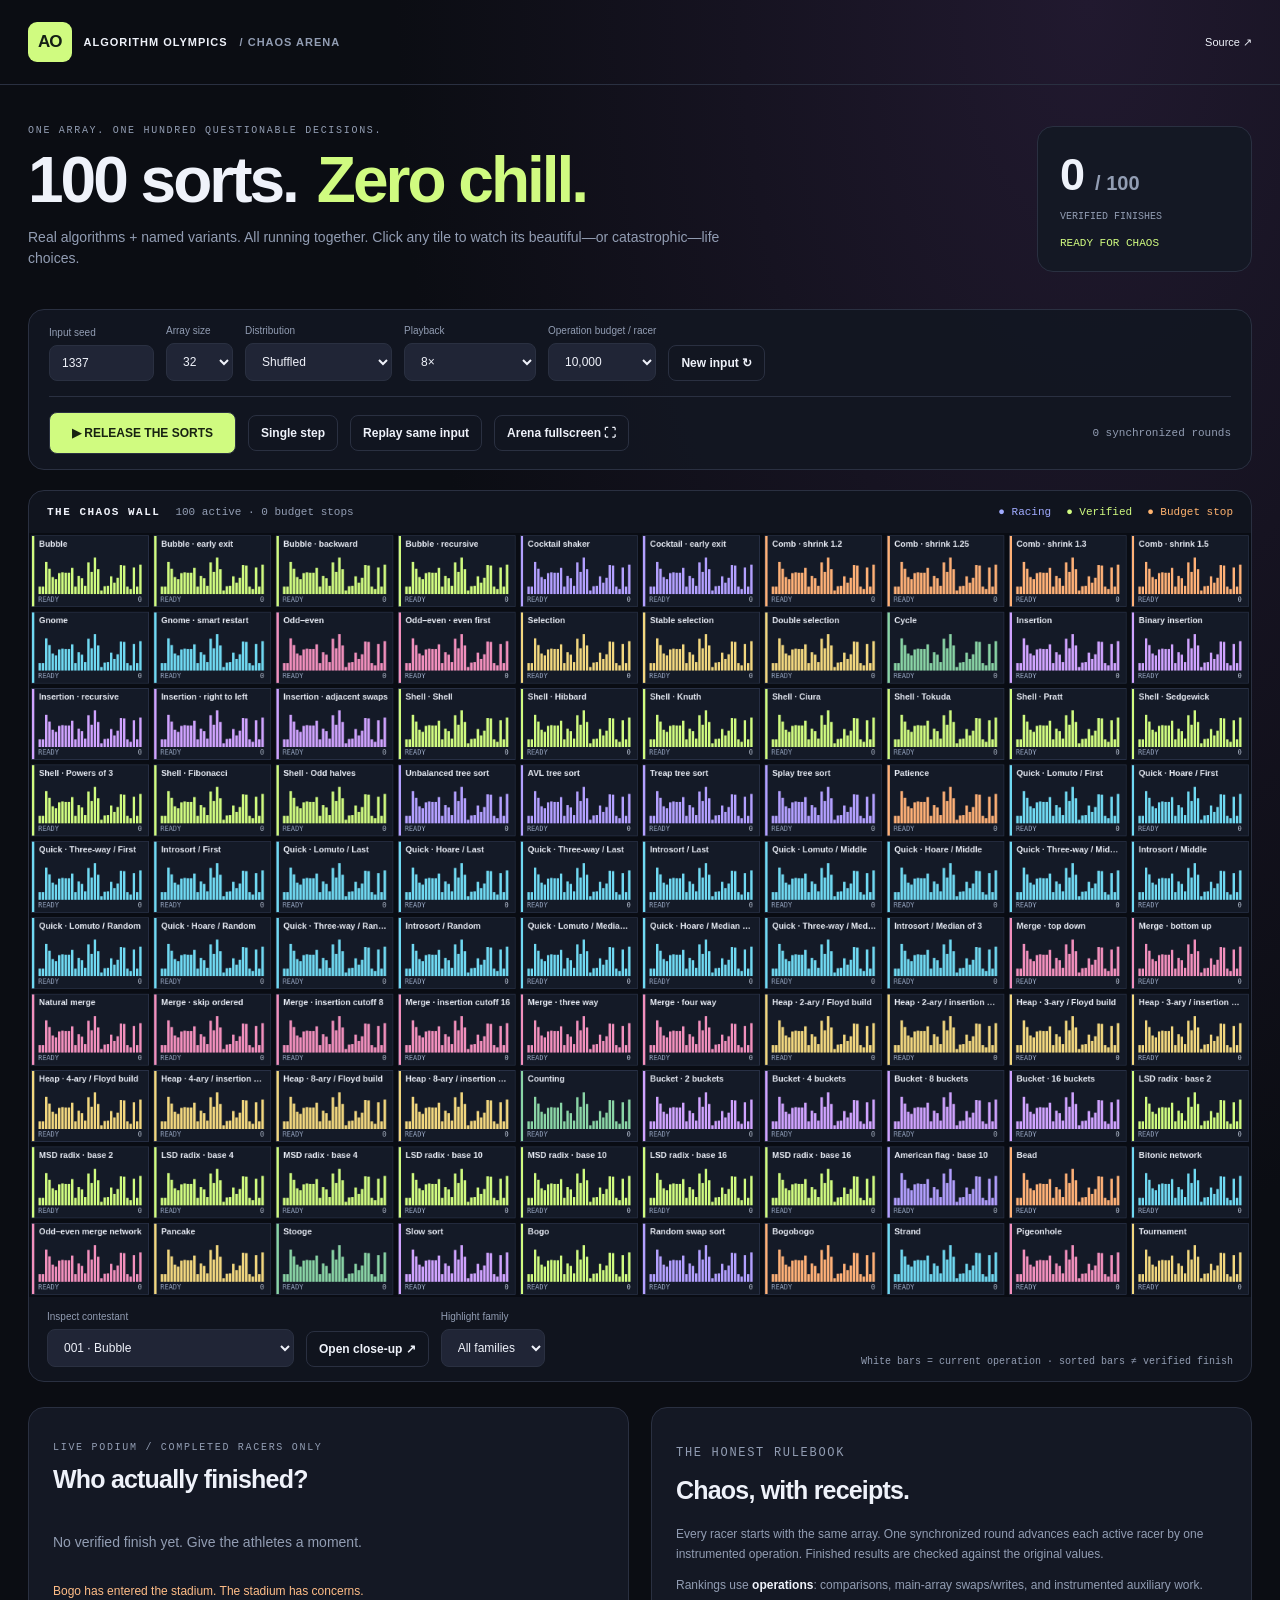
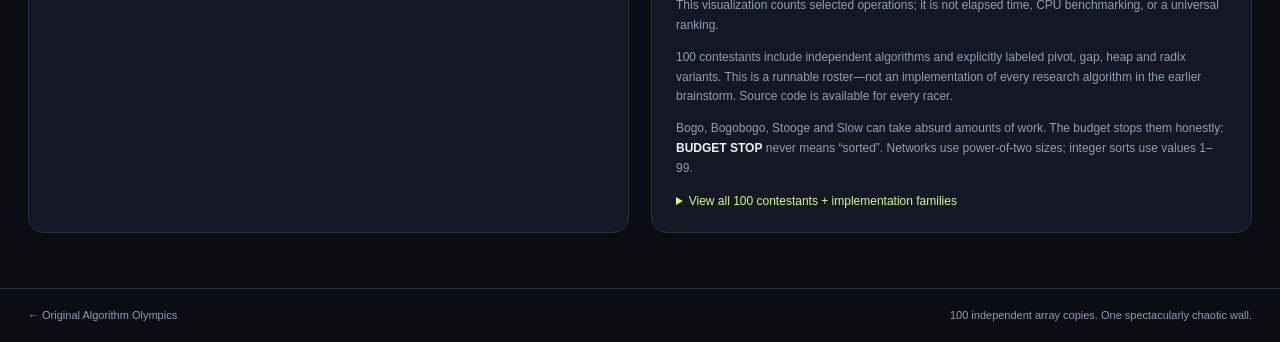
==== chaos.html @ 32228854 "Add 100-sort Chaos Arena with real generators, synchronized races, close-ups and validated finishes" ====
<!doctype html><html lang="en"><head><meta charset="utf-8"><meta name="viewport" content="width=device-width,initial-scale=1"><meta name="theme-color" content="#0b0d13"><title>100 Sort Chaos Arena — Algorithm Olympics</title><link rel="stylesheet" href="chaos.css"><script defer src="chaos-engine.js?v=1"></script><script defer src="chaos-app.js?v=1"></script></head><body>
<header><a class="brand" href="./"><b>AO</b> ALGORITHM OLYMPICS <span>/ CHAOS ARENA</span></a><a href="https://github.com/LucasLi1337Unknown/Algorithm-Olympics">Source ↗</a></header>
<main><section class="hero"><div><p class="eyebrow">ONE ARRAY. ONE HUNDRED QUESTIONABLE DECISIONS.</p><h1>100 sorts.<em>Zero chill.</em></h1><p>Real algorithms + named variants. All running together. Click any tile to watch its beautiful—or catastrophic—life choices.</p></div><div class="headline"><strong id="finished">0<span>/ 100</span></strong><p>VERIFIED FINISHES</p><div id="race-state" role="status">READY FOR CHAOS</div></div></section>
<section class="controlpanel"><div class="inputs"><label>Input seed<input id="seed" type="number" min="0" max="4294967295" value="1337"></label><label>Array size<select id="size"><option>8</option><option>16</option><option selected>32</option><option>64</option><option>128</option></select></label><label>Distribution<select id="pattern"><option value="random">Shuffled</option><option value="almost">Almost sorted</option><option value="reverse">Reverse</option><option value="sorted">Already sorted</option><option value="duplicates">Few unique values</option><option value="mountain">Mountain</option></select></label><label>Playback<select id="speed"><option value="1">1× · microscope</option><option value="8" selected>8×</option><option value="40">40×</option><option value="200">200× · chaos</option></select></label><label>Operation budget / racer<select id="budget"><option value="10000" selected>10,000</option><option value="50000">50,000</option><option value="100000">100,000</option></select></label><button id="shuffle" class="outline">New input ↻</button></div><div class="actions"><button id="start" class="primary">▶ RELEASE THE SORTS</button><button id="step" class="outline">Single step</button><button id="replay" class="outline">Replay same input</button><button id="fullscreen" class="outline">Arena fullscreen ⛶</button><span id="tick">0 synchronized rounds</span></div></section>
<section id="arena"><div class="arena-top"><div><b>THE CHAOS WALL</b><span id="wall-status">100 contestants · identical input</span></div><div class="legend"><span class="racing">● Racing</span><span class="done">● Verified</span><span class="capped">● Budget stop</span></div></div><canvas id="wall" width="1600" height="1000" tabindex="0" aria-label="100 sorting race tiles. Use the contestant selector below to inspect any racer."></canvas><div class="arena-bottom"><label>Inspect contestant<select id="inspect"></select></label><button id="inspect-button" class="outline">Open close-up ↗</button><label>Highlight family<select id="family"><option value="all">All families</option></select></label><span>White bars = current operation · sorted bars ≠ verified finish</span></div></section>
<section class="score-section"><article><p class="eyebrow">LIVE PODIUM / COMPLETED RACERS ONLY</p><h2>Who actually finished?</h2><div id="podium"></div><p id="commentary" aria-live="polite">Bogo has entered the stadium. The stadium has concerns.</p></article><article class="rules"><p class="eyebrow">THE HONEST RULEBOOK</p><h2>Chaos, with receipts.</h2><p>Every racer starts with the same array. One synchronized round advances each active racer by one instrumented operation. Finished results are checked against the original values.</p><p>Rankings use <strong>operations</strong>: comparisons, main-array swaps/writes, and instrumented auxiliary work. This visualization counts selected operations; it is not elapsed time, CPU benchmarking, or a universal ranking.</p><p>100 contestants include independent algorithms and explicitly labeled pivot, gap, heap and radix variants. This is a runnable roster—not an implementation of every research algorithm in the earlier brainstorm. Source code is available for every racer.</p><p>Bogo, Bogobogo, Stooge and Slow can take absurd amounts of work. The budget stops them honestly: <strong>BUDGET STOP</strong> never means “sorted”. Networks use power-of-two sizes; integer sorts use values 1–99.</p><details><summary>View all 100 contestants + implementation families</summary><div id="roster"></div></details></article></section></main>
<footer><a href="./">← Original Algorithm Olympics</a><span>100 independent array copies. One spectacularly chaotic wall.</span></footer>
<dialog id="detail"><div class="modal-top"><div><p class="eyebrow" id="detail-family"></p><h2 id="detail-name"></h2></div><button id="close" class="outline" aria-label="Close close-up">✕</button></div><p id="detail-note"></p><canvas id="detail-canvas" width="1000" height="380" aria-label="Selected contestant sorting close-up"></canvas><div class="metrics" id="detail-stats"></div><div class="modal-bottom"><button id="previous" class="outline">← Previous</button><span>Race keeps running behind this view.</span><button id="next" class="outline">Next →</button></div></dialog></body></html>
---- chaos.css ----
:root{color-scheme:dark;--bg:#0b0d13;--panel:#141824;--line:#2a3041;--muted:#929db3;--lime:#d0fb80;--white:#eff2fa}*{box-sizing:border-box}body{margin:0;background:radial-gradient(ellipse at 85% 0%,#21192f 0%,transparent 45%),var(--bg);color:var(--white);font:14px Arial,sans-serif}a{color:inherit;text-decoration:none}header,main,footer{max-width:1600px;margin:auto}header{padding:22px 28px;display:flex;justify-content:space-between;align-items:center;border-bottom:1px solid var(--line);font-size:11px}.brand{display:flex;align-items:center;gap:12px;font-weight:800;letter-spacing:1px}.brand b{background:var(--lime);color:#142014;border-radius:9px;padding:10px;font-size:17px;letter-spacing:-1px}.brand span{color:var(--muted)}main{padding:30px 28px}.hero{display:flex;justify-content:space-between;align-items:center;gap:30px;margin-bottom:26px}.eyebrow{font:10px monospace;color:var(--muted);letter-spacing:1.7px}h1{font-size:clamp(40px,5vw,70px);letter-spacing:-3px;margin:12px 0;line-height:1.02}h1 em{font-style:normal;color:var(--lime);margin-left:20px}.hero p:not(.eyebrow){color:var(--muted);line-height:1.5;max-width:700px}.headline{min-width:215px;background:var(--panel);border:1px solid var(--line);padding:22px;border-radius:16px}.headline strong{font-size:45px}.headline strong span{font-size:20px;color:var(--muted);margin-left:10px}.headline p{font:10px monospace!important}.headline #race-state{font:11px monospace;color:var(--lime);margin-top:15px}button,input,select{border:1px solid var(--line);background:#202536;color:var(--white);font:12px Arial;padding:10px 12px;border-radius:8px}button{cursor:pointer;font-weight:700}button:hover{filter:brightness(1.2)}button:disabled{opacity:.45;cursor:default}.outline{background:transparent}.primary{background:var(--lime);color:#182211;padding:13px 22px}label{font-size:10px;color:var(--muted);display:flex;flex-direction:column;gap:7px}input{width:105px}button:focus-visible,a:focus-visible,select:focus-visible,input:focus-visible,canvas:focus-visible{outline:3px solid #a9afff;outline-offset:3px}.controlpanel{border:1px solid var(--line);background:#121622e8;border-radius:16px;padding:15px 20px;margin-bottom:20px}.inputs,.actions{display:flex;align-items:end;gap:12px;flex-wrap:wrap}.actions{align-items:center;margin-top:15px;padding-top:15px;border-top:1px solid var(--line)}.actions>span{margin-left:auto;font:11px monospace;color:var(--muted)}#arena{border:1px solid var(--line);background:#10141e;border-radius:16px;overflow:hidden}.arena-top{padding:15px 18px;display:flex;justify-content:space-between;align-items:center;gap:15px;font:11px monospace}.arena-top b{letter-spacing:1.5px}.arena-top span{margin-left:15px;color:var(--muted)}.legend{white-space:nowrap}.legend .racing{color:#a0abff}.legend .done{color:var(--lime)}.legend .capped{color:#ffb36f}#wall{display:block;width:100%;height:auto;cursor:pointer;background:#090c13}.arena-bottom{display:flex;align-items:end;gap:12px;flex-wrap:wrap;padding:14px 18px}.arena-bottom>span{margin-left:auto;color:var(--muted);font:10px monospace}.arena-bottom select{max-width:260px}.score-section{display:grid;grid-template-columns:1fr 1fr;gap:22px;margin:25px 0}.score-section article{border:1px solid var(--line);padding:24px;border-radius:16px;background:var(--panel)}h2{font-size:25px;letter-spacing:-.8px;margin:12px 0 20px}.rules p{font-size:12px;line-height:1.65;color:var(--muted)}.rules strong{color:var(--white)}.podium-row{display:grid;grid-template-columns:30px 1fr auto;gap:12px;padding:10px 0;border-bottom:1px solid var(--line);font-size:12px}.podium-row b{color:var(--lime)}.podium-row small{color:var(--muted);font:11px monospace}.podium-row:first-child{background:#d0fb8010;border-radius:8px;padding:12px}.empty{color:var(--muted);padding:20px 0}#commentary{color:#ffbd87;font-size:12px;line-height:1.5}summary{cursor:pointer;color:var(--lime);font-size:12px;margin-top:15px}#roster{max-height:260px;overflow:auto;margin-top:15px;font:11px monospace;line-height:1.8;color:var(--muted)}footer{padding:20px 28px;display:flex;justify-content:space-between;border-top:1px solid var(--line);font-size:11px;color:var(--muted)}dialog{width:min(900px,94vw);background:#141824;border:1px solid #48516b;border-radius:18px;color:var(--white);padding:25px}dialog::backdrop{background:#03050acc;backdrop-filter:blur(5px)}.modal-top{display:flex;justify-content:space-between;align-items:start}.modal-top h2{margin:10px 0}.modal-top .eyebrow{margin:0}#detail-note{font-size:12px;line-height:1.5;color:var(--muted)}#detail-canvas{width:100%;height:auto;background:#0a0e16;border-radius:10px;margin:15px 0}.metrics{display:flex;flex-wrap:wrap;gap:25px;font:10px monospace;color:var(--muted)}.metrics b{display:block;font-size:22px;color:var(--white);margin-top:7px}.modal-bottom{display:flex;align-items:center;justify-content:space-between;margin-top:25px;gap:15px;font-size:10px;color:var(--muted)}#arena:fullscreen{overflow:auto;background:var(--bg);padding:15px;display:flex;flex-direction:column;justify-content:center}#arena:fullscreen #wall{width:100%;max-height:calc(100vh - 140px);object-fit:contain}body:has(#arena:fullscreen){overflow:hidden}@media(max-width:750px){header{padding:15px}.brand{font-size:9px;gap:8px}.brand span{display:none}main{padding:22px 12px}.hero{align-items:start}.headline{min-width:125px;padding:14px}.headline strong{font-size:30px}.headline strong span{font-size:14px}.hero h1 em{display:block;margin:8px 0 0}.hero h1{letter-spacing:-2px}.hero .eyebrow{font-size:8px}.hero p:not(.eyebrow){font-size:12px}.controlpanel{padding:14px}.inputs{gap:10px}.actions>span{margin:0}.arena-top{flex-wrap:wrap;padding:12px}.arena-top span{margin-left:0;display:block;margin-top:7px}.legend{display:flex;gap:15px}.arena-bottom>span{margin:0}.arena-bottom{padding:12px}.score-section{grid-template-columns:1fr}.score-section article{padding:20px}footer{padding:20px 14px;gap:20px}footer span{max-width:160px;text-align:right}.modal-bottom span{display:none}dialog{padding:18px}#wall{min-height:420px;object-fit:fill}}
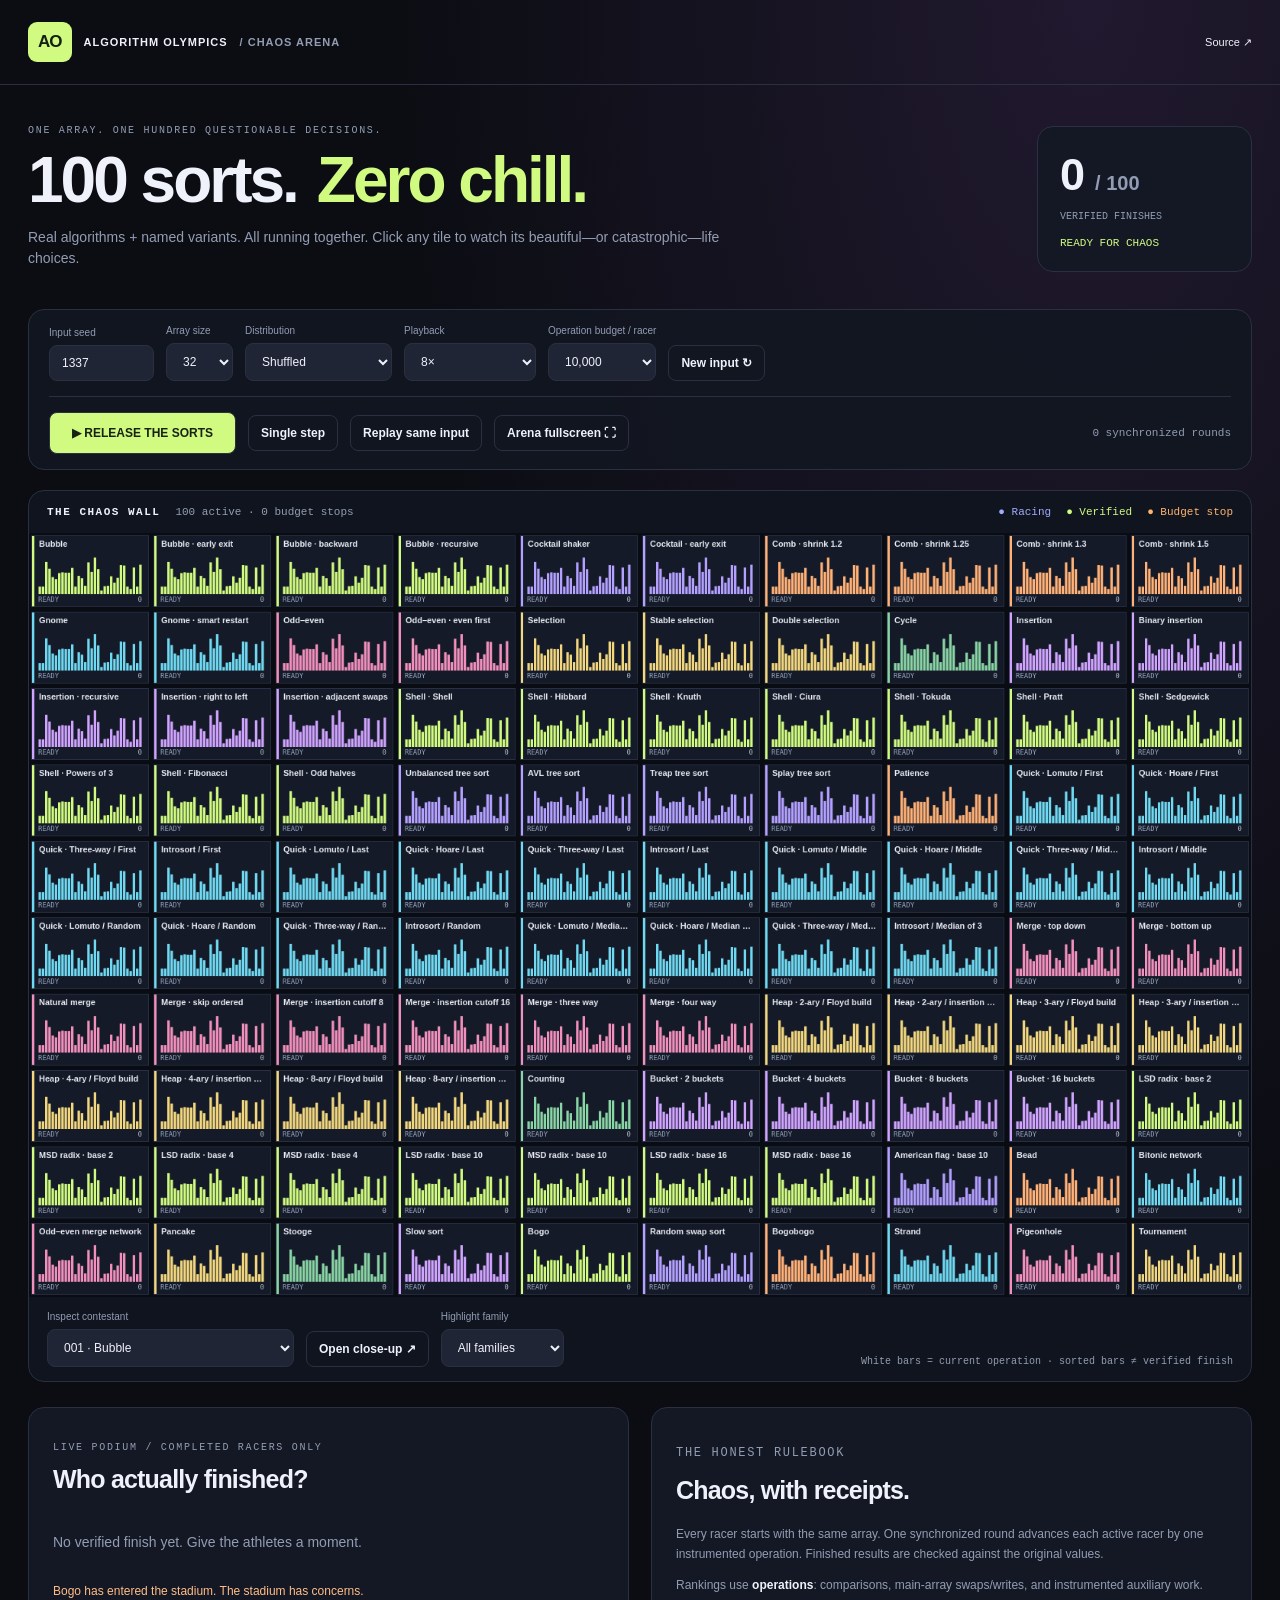
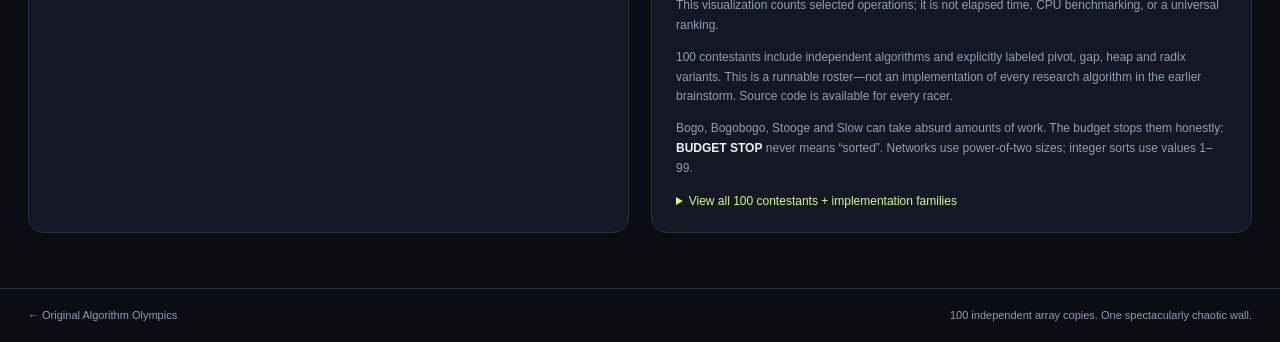
==== commit dc948638: "Populate family highlight controls and refresh cached arena controller" ====
--- a/chaos.html
+++ b/chaos.html
@@ -1,4 +1,4 @@
-<!doctype html><html lang="en"><head><meta charset="utf-8"><meta name="viewport" content="width=device-width,initial-scale=1"><meta name="theme-color" content="#0b0d13"><title>100 Sort Chaos Arena — Algorithm Olympics</title><link rel="stylesheet" href="chaos.css"><script defer src="chaos-engine.js?v=1"></script><script defer src="chaos-app.js?v=1"></script></head><body>
+<!doctype html><html lang="en"><head><meta charset="utf-8"><meta name="viewport" content="width=device-width,initial-scale=1"><meta name="theme-color" content="#0b0d13"><title>100 Sort Chaos Arena — Algorithm Olympics</title><link rel="stylesheet" href="chaos.css"><script defer src="chaos-engine.js?v=1"></script><script defer src="chaos-app.js?v=2"></script></head><body>
 <header><a class="brand" href="./"><b>AO</b> ALGORITHM OLYMPICS <span>/ CHAOS ARENA</span></a><a href="https://github.com/LucasLi1337Unknown/Algorithm-Olympics">Source ↗</a></header>
 <main><section class="hero"><div><p class="eyebrow">ONE ARRAY. ONE HUNDRED QUESTIONABLE DECISIONS.</p><h1>100 sorts.<em>Zero chill.</em></h1><p>Real algorithms + named variants. All running together. Click any tile to watch its beautiful—or catastrophic—life choices.</p></div><div class="headline"><strong id="finished">0<span>/ 100</span></strong><p>VERIFIED FINISHES</p><div id="race-state" role="status">READY FOR CHAOS</div></div></section>
 <section class="controlpanel"><div class="inputs"><label>Input seed<input id="seed" type="number" min="0" max="4294967295" value="1337"></label><label>Array size<select id="size"><option>8</option><option>16</option><option selected>32</option><option>64</option><option>128</option></select></label><label>Distribution<select id="pattern"><option value="random">Shuffled</option><option value="almost">Almost sorted</option><option value="reverse">Reverse</option><option value="sorted">Already sorted</option><option value="duplicates">Few unique values</option><option value="mountain">Mountain</option></select></label><label>Playback<select id="speed"><option value="1">1× · microscope</option><option value="8" selected>8×</option><option value="40">40×</option><option value="200">200× · chaos</option></select></label><label>Operation budget / racer<select id="budget"><option value="10000" selected>10,000</option><option value="50000">50,000</option><option value="100000">100,000</option></select></label><button id="shuffle" class="outline">New input ↻</button></div><div class="actions"><button id="start" class="primary">▶ RELEASE THE SORTS</button><button id="step" class="outline">Single step</button><button id="replay" class="outline">Replay same input</button><button id="fullscreen" class="outline">Arena fullscreen ⛶</button><span id="tick">0 synchronized rounds</span></div></section>
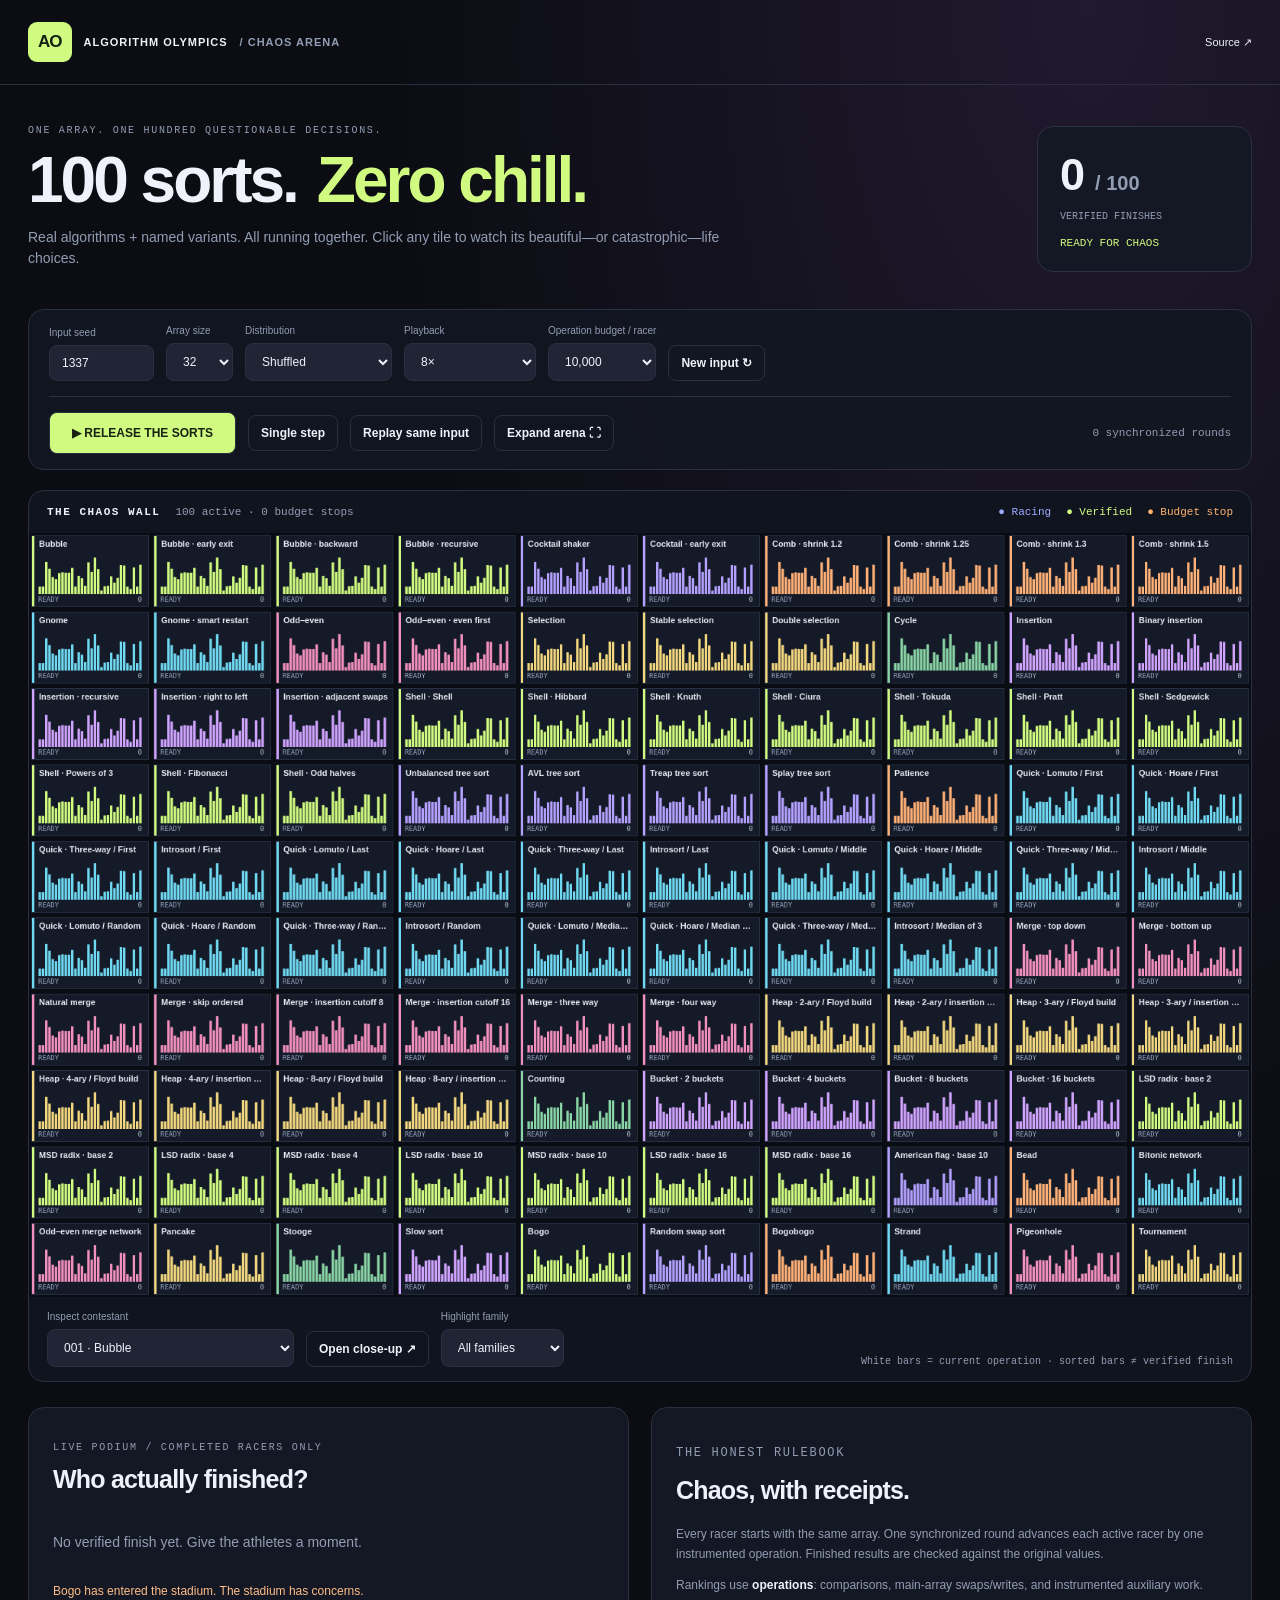
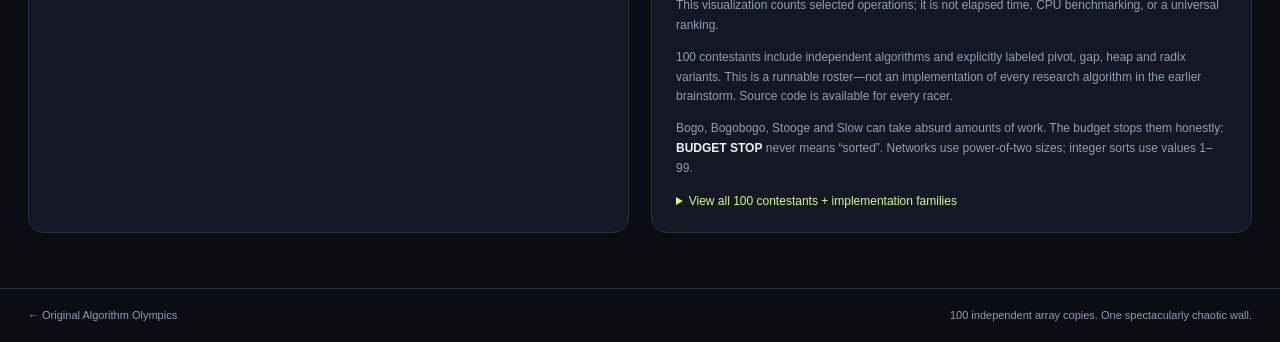
==== commit 6cf5c653: "Make expanded arena work without browser fullscreen permissions" ====
--- a/chaos.html
+++ b/chaos.html
@@ -1,8 +1,8 @@
-<!doctype html><html lang="en"><head><meta charset="utf-8"><meta name="viewport" content="width=device-width,initial-scale=1"><meta name="theme-color" content="#0b0d13"><title>100 Sort Chaos Arena — Algorithm Olympics</title><link rel="stylesheet" href="chaos.css"><script defer src="chaos-engine.js?v=1"></script><script defer src="chaos-app.js?v=2"></script></head><body>
+<!doctype html><html lang="en"><head><meta charset="utf-8"><meta name="viewport" content="width=device-width,initial-scale=1"><meta name="theme-color" content="#0b0d13"><title>100 Sort Chaos Arena — Algorithm Olympics</title><link rel="stylesheet" href="chaos.css"><script defer src="chaos-engine.js?v=1"></script><script defer src="chaos-app.js?v=3"></script></head><body>
 <header><a class="brand" href="./"><b>AO</b> ALGORITHM OLYMPICS <span>/ CHAOS ARENA</span></a><a href="https://github.com/LucasLi1337Unknown/Algorithm-Olympics">Source ↗</a></header>
 <main><section class="hero"><div><p class="eyebrow">ONE ARRAY. ONE HUNDRED QUESTIONABLE DECISIONS.</p><h1>100 sorts.<em>Zero chill.</em></h1><p>Real algorithms + named variants. All running together. Click any tile to watch its beautiful—or catastrophic—life choices.</p></div><div class="headline"><strong id="finished">0<span>/ 100</span></strong><p>VERIFIED FINISHES</p><div id="race-state" role="status">READY FOR CHAOS</div></div></section>
-<section class="controlpanel"><div class="inputs"><label>Input seed<input id="seed" type="number" min="0" max="4294967295" value="1337"></label><label>Array size<select id="size"><option>8</option><option>16</option><option selected>32</option><option>64</option><option>128</option></select></label><label>Distribution<select id="pattern"><option value="random">Shuffled</option><option value="almost">Almost sorted</option><option value="reverse">Reverse</option><option value="sorted">Already sorted</option><option value="duplicates">Few unique values</option><option value="mountain">Mountain</option></select></label><label>Playback<select id="speed"><option value="1">1× · microscope</option><option value="8" selected>8×</option><option value="40">40×</option><option value="200">200× · chaos</option></select></label><label>Operation budget / racer<select id="budget"><option value="10000" selected>10,000</option><option value="50000">50,000</option><option value="100000">100,000</option></select></label><button id="shuffle" class="outline">New input ↻</button></div><div class="actions"><button id="start" class="primary">▶ RELEASE THE SORTS</button><button id="step" class="outline">Single step</button><button id="replay" class="outline">Replay same input</button><button id="fullscreen" class="outline">Arena fullscreen ⛶</button><span id="tick">0 synchronized rounds</span></div></section>
-<section id="arena"><div class="arena-top"><div><b>THE CHAOS WALL</b><span id="wall-status">100 contestants · identical input</span></div><div class="legend"><span class="racing">● Racing</span><span class="done">● Verified</span><span class="capped">● Budget stop</span></div></div><canvas id="wall" width="1600" height="1000" tabindex="0" aria-label="100 sorting race tiles. Use the contestant selector below to inspect any racer."></canvas><div class="arena-bottom"><label>Inspect contestant<select id="inspect"></select></label><button id="inspect-button" class="outline">Open close-up ↗</button><label>Highlight family<select id="family"><option value="all">All families</option></select></label><span>White bars = current operation · sorted bars ≠ verified finish</span></div></section>
+<section class="controlpanel"><div class="inputs"><label>Input seed<input id="seed" type="number" min="0" max="4294967295" value="1337"></label><label>Array size<select id="size"><option>8</option><option>16</option><option selected>32</option><option>64</option><option>128</option></select></label><label>Distribution<select id="pattern"><option value="random">Shuffled</option><option value="almost">Almost sorted</option><option value="reverse">Reverse</option><option value="sorted">Already sorted</option><option value="duplicates">Few unique values</option><option value="mountain">Mountain</option></select></label><label>Playback<select id="speed"><option value="1">1× · microscope</option><option value="8" selected>8×</option><option value="40">40×</option><option value="200">200× · chaos</option></select></label><label>Operation budget / racer<select id="budget"><option value="10000" selected>10,000</option><option value="50000">50,000</option><option value="100000">100,000</option></select></label><button id="shuffle" class="outline">New input ↻</button></div><div class="actions"><button id="start" class="primary">▶ RELEASE THE SORTS</button><button id="step" class="outline">Single step</button><button id="replay" class="outline">Replay same input</button><button id="fullscreen" class="outline">Expand arena ⛶</button><span id="tick">0 synchronized rounds</span></div></section>
+<section id="arena"><div class="arena-top"><div><b>THE CHAOS WALL</b><span id="wall-status">100 contestants · identical input</span></div><button id="leave-arena" class="outline" hidden>Exit expanded view ✕</button><div class="legend"><span class="racing">● Racing</span><span class="done">● Verified</span><span class="capped">● Budget stop</span></div></div><canvas id="wall" width="1600" height="1000" tabindex="0" aria-label="100 sorting race tiles. Use the contestant selector below to inspect any racer."></canvas><div class="arena-bottom"><label>Inspect contestant<select id="inspect"></select></label><button id="inspect-button" class="outline">Open close-up ↗</button><label>Highlight family<select id="family"><option value="all">All families</option></select></label><span>White bars = current operation · sorted bars ≠ verified finish</span></div></section>
 <section class="score-section"><article><p class="eyebrow">LIVE PODIUM / COMPLETED RACERS ONLY</p><h2>Who actually finished?</h2><div id="podium"></div><p id="commentary" aria-live="polite">Bogo has entered the stadium. The stadium has concerns.</p></article><article class="rules"><p class="eyebrow">THE HONEST RULEBOOK</p><h2>Chaos, with receipts.</h2><p>Every racer starts with the same array. One synchronized round advances each active racer by one instrumented operation. Finished results are checked against the original values.</p><p>Rankings use <strong>operations</strong>: comparisons, main-array swaps/writes, and instrumented auxiliary work. This visualization counts selected operations; it is not elapsed time, CPU benchmarking, or a universal ranking.</p><p>100 contestants include independent algorithms and explicitly labeled pivot, gap, heap and radix variants. This is a runnable roster—not an implementation of every research algorithm in the earlier brainstorm. Source code is available for every racer.</p><p>Bogo, Bogobogo, Stooge and Slow can take absurd amounts of work. The budget stops them honestly: <strong>BUDGET STOP</strong> never means “sorted”. Networks use power-of-two sizes; integer sorts use values 1–99.</p><details><summary>View all 100 contestants + implementation families</summary><div id="roster"></div></details></article></section></main>
 <footer><a href="./">← Original Algorithm Olympics</a><span>100 independent array copies. One spectacularly chaotic wall.</span></footer>
 <dialog id="detail"><div class="modal-top"><div><p class="eyebrow" id="detail-family"></p><h2 id="detail-name"></h2></div><button id="close" class="outline" aria-label="Close close-up">✕</button></div><p id="detail-note"></p><canvas id="detail-canvas" width="1000" height="380" aria-label="Selected contestant sorting close-up"></canvas><div class="metrics" id="detail-stats"></div><div class="modal-bottom"><button id="previous" class="outline">← Previous</button><span>Race keeps running behind this view.</span><button id="next" class="outline">Next →</button></div></dialog></body></html>
--- a/chaos.css
+++ b/chaos.css
@@ -1 +1,3 @@
 :root{color-scheme:dark;--bg:#0b0d13;--panel:#141824;--line:#2a3041;--muted:#929db3;--lime:#d0fb80;--white:#eff2fa}*{box-sizing:border-box}body{margin:0;background:radial-gradient(ellipse at 85% 0%,#21192f 0%,transparent 45%),var(--bg);color:var(--white);font:14px Arial,sans-serif}a{color:inherit;text-decoration:none}header,main,footer{max-width:1600px;margin:auto}header{padding:22px 28px;display:flex;justify-content:space-between;align-items:center;border-bottom:1px solid var(--line);font-size:11px}.brand{display:flex;align-items:center;gap:12px;font-weight:800;letter-spacing:1px}.brand b{background:var(--lime);color:#142014;border-radius:9px;padding:10px;font-size:17px;letter-spacing:-1px}.brand span{color:var(--muted)}main{padding:30px 28px}.hero{display:flex;justify-content:space-between;align-items:center;gap:30px;margin-bottom:26px}.eyebrow{font:10px monospace;color:var(--muted);letter-spacing:1.7px}h1{font-size:clamp(40px,5vw,70px);letter-spacing:-3px;margin:12px 0;line-height:1.02}h1 em{font-style:normal;color:var(--lime);margin-left:20px}.hero p:not(.eyebrow){color:var(--muted);line-height:1.5;max-width:700px}.headline{min-width:215px;background:var(--panel);border:1px solid var(--line);padding:22px;border-radius:16px}.headline strong{font-size:45px}.headline strong span{font-size:20px;color:var(--muted);margin-left:10px}.headline p{font:10px monospace!important}.headline #race-state{font:11px monospace;color:var(--lime);margin-top:15px}button,input,select{border:1px solid var(--line);background:#202536;color:var(--white);font:12px Arial;padding:10px 12px;border-radius:8px}button{cursor:pointer;font-weight:700}button:hover{filter:brightness(1.2)}button:disabled{opacity:.45;cursor:default}.outline{background:transparent}.primary{background:var(--lime);color:#182211;padding:13px 22px}label{font-size:10px;color:var(--muted);display:flex;flex-direction:column;gap:7px}input{width:105px}button:focus-visible,a:focus-visible,select:focus-visible,input:focus-visible,canvas:focus-visible{outline:3px solid #a9afff;outline-offset:3px}.controlpanel{border:1px solid var(--line);background:#121622e8;border-radius:16px;padding:15px 20px;margin-bottom:20px}.inputs,.actions{display:flex;align-items:end;gap:12px;flex-wrap:wrap}.actions{align-items:center;margin-top:15px;padding-top:15px;border-top:1px solid var(--line)}.actions>span{margin-left:auto;font:11px monospace;color:var(--muted)}#arena{border:1px solid var(--line);background:#10141e;border-radius:16px;overflow:hidden}.arena-top{padding:15px 18px;display:flex;justify-content:space-between;align-items:center;gap:15px;font:11px monospace}.arena-top b{letter-spacing:1.5px}.arena-top span{margin-left:15px;color:var(--muted)}.legend{white-space:nowrap}.legend .racing{color:#a0abff}.legend .done{color:var(--lime)}.legend .capped{color:#ffb36f}#wall{display:block;width:100%;height:auto;cursor:pointer;background:#090c13}.arena-bottom{display:flex;align-items:end;gap:12px;flex-wrap:wrap;padding:14px 18px}.arena-bottom>span{margin-left:auto;color:var(--muted);font:10px monospace}.arena-bottom select{max-width:260px}.score-section{display:grid;grid-template-columns:1fr 1fr;gap:22px;margin:25px 0}.score-section article{border:1px solid var(--line);padding:24px;border-radius:16px;background:var(--panel)}h2{font-size:25px;letter-spacing:-.8px;margin:12px 0 20px}.rules p{font-size:12px;line-height:1.65;color:var(--muted)}.rules strong{color:var(--white)}.podium-row{display:grid;grid-template-columns:30px 1fr auto;gap:12px;padding:10px 0;border-bottom:1px solid var(--line);font-size:12px}.podium-row b{color:var(--lime)}.podium-row small{color:var(--muted);font:11px monospace}.podium-row:first-child{background:#d0fb8010;border-radius:8px;padding:12px}.empty{color:var(--muted);padding:20px 0}#commentary{color:#ffbd87;font-size:12px;line-height:1.5}summary{cursor:pointer;color:var(--lime);font-size:12px;margin-top:15px}#roster{max-height:260px;overflow:auto;margin-top:15px;font:11px monospace;line-height:1.8;color:var(--muted)}footer{padding:20px 28px;display:flex;justify-content:space-between;border-top:1px solid var(--line);font-size:11px;color:var(--muted)}dialog{width:min(900px,94vw);background:#141824;border:1px solid #48516b;border-radius:18px;color:var(--white);padding:25px}dialog::backdrop{background:#03050acc;backdrop-filter:blur(5px)}.modal-top{display:flex;justify-content:space-between;align-items:start}.modal-top h2{margin:10px 0}.modal-top .eyebrow{margin:0}#detail-note{font-size:12px;line-height:1.5;color:var(--muted)}#detail-canvas{width:100%;height:auto;background:#0a0e16;border-radius:10px;margin:15px 0}.metrics{display:flex;flex-wrap:wrap;gap:25px;font:10px monospace;color:var(--muted)}.metrics b{display:block;font-size:22px;color:var(--white);margin-top:7px}.modal-bottom{display:flex;align-items:center;justify-content:space-between;margin-top:25px;gap:15px;font-size:10px;color:var(--muted)}#arena:fullscreen{overflow:auto;background:var(--bg);padding:15px;display:flex;flex-direction:column;justify-content:center}#arena:fullscreen #wall{width:100%;max-height:calc(100vh - 140px);object-fit:contain}body:has(#arena:fullscreen){overflow:hidden}@media(max-width:750px){header{padding:15px}.brand{font-size:9px;gap:8px}.brand span{display:none}main{padding:22px 12px}.hero{align-items:start}.headline{min-width:125px;padding:14px}.headline strong{font-size:30px}.headline strong span{font-size:14px}.hero h1 em{display:block;margin:8px 0 0}.hero h1{letter-spacing:-2px}.hero .eyebrow{font-size:8px}.hero p:not(.eyebrow){font-size:12px}.controlpanel{padding:14px}.inputs{gap:10px}.actions>span{margin:0}.arena-top{flex-wrap:wrap;padding:12px}.arena-top span{margin-left:0;display:block;margin-top:7px}.legend{display:flex;gap:15px}.arena-bottom>span{margin:0}.arena-bottom{padding:12px}.score-section{grid-template-columns:1fr}.score-section article{padding:20px}footer{padding:20px 14px;gap:20px}footer span{max-width:160px;text-align:right}.modal-bottom span{display:none}dialog{padding:18px}#wall{min-height:420px;object-fit:fill}}
+
+#arena.expanded{position:fixed;inset:0;z-index:50;border-radius:0;display:flex;flex-direction:column;justify-content:center;align-items:center;padding:12px;overflow:auto;background:#0b0d13}#arena.expanded #wall{width:min(100%,calc((100dvh - 150px)*1.6));height:auto;min-height:0;flex-shrink:0}#arena.expanded .arena-top,#arena.expanded .arena-bottom{width:100%}body:has(#arena.expanded){overflow:hidden}#leave-arena[hidden]{display:none}
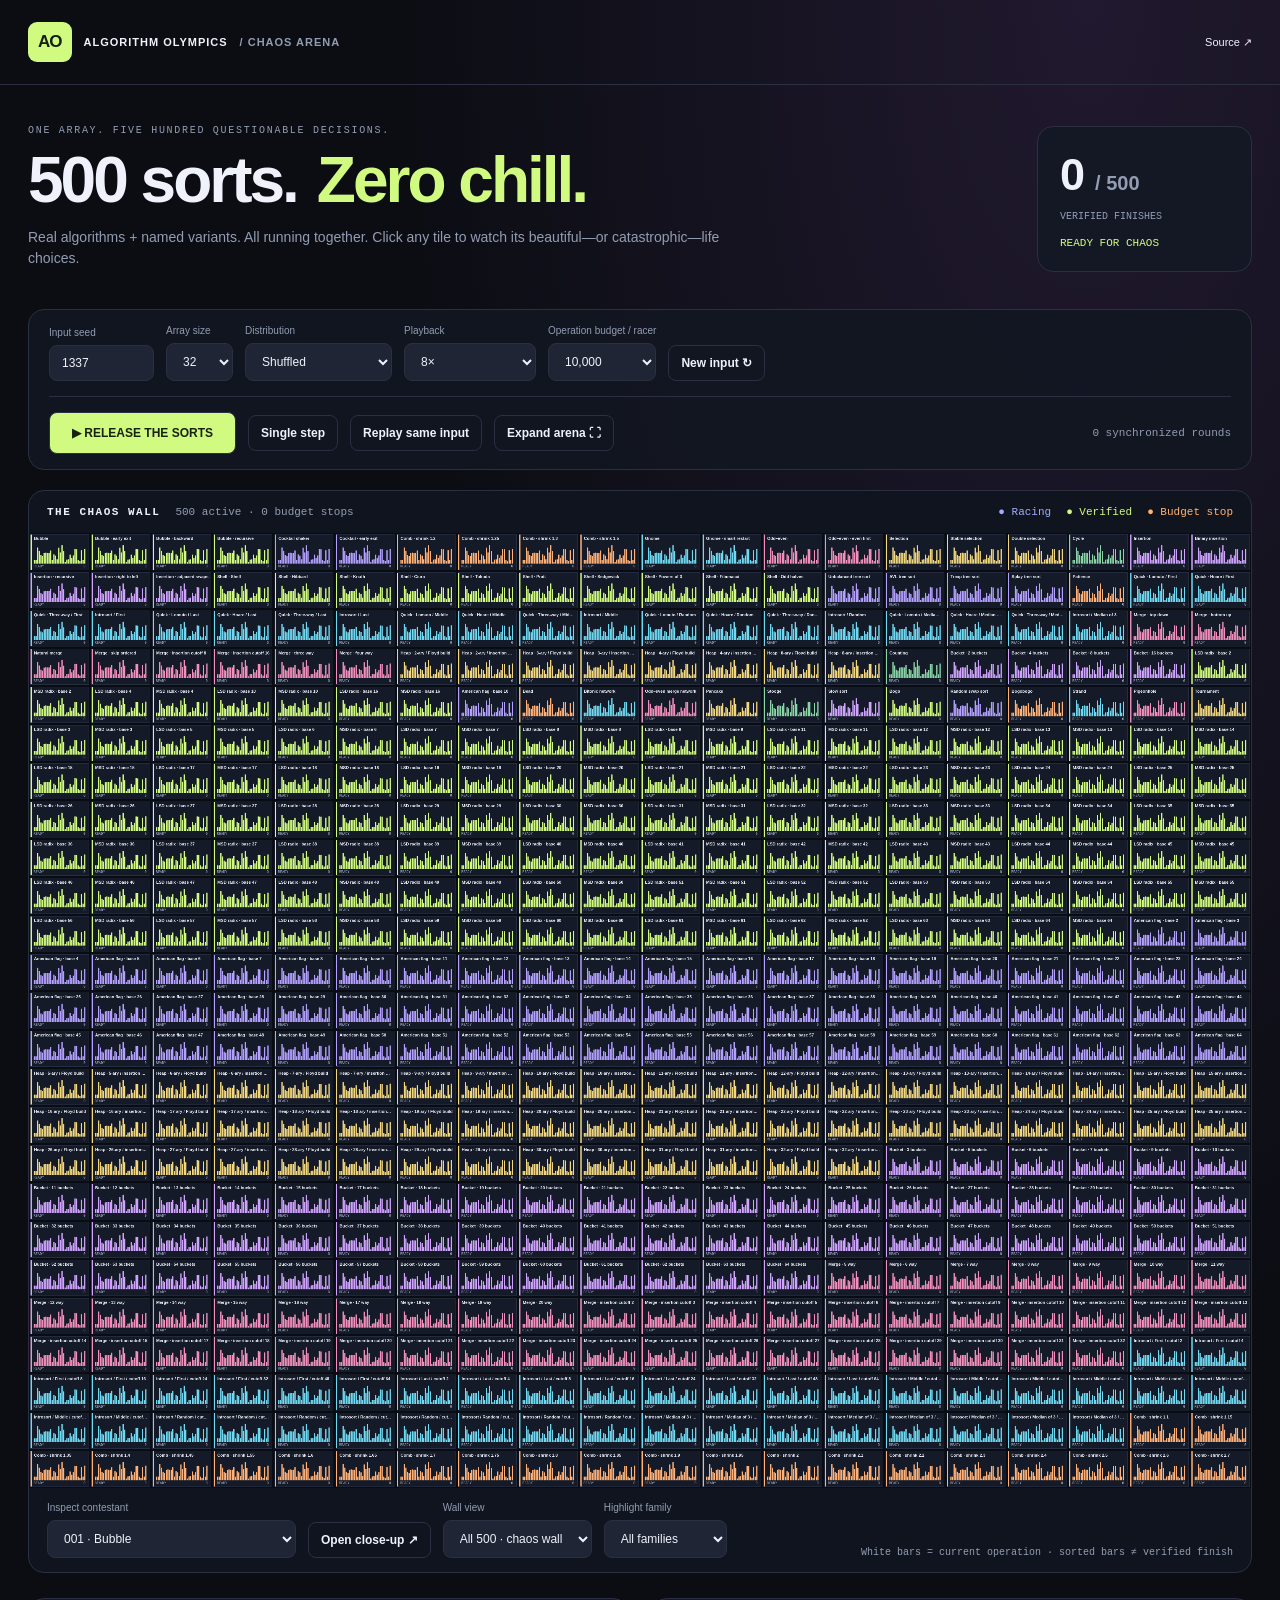
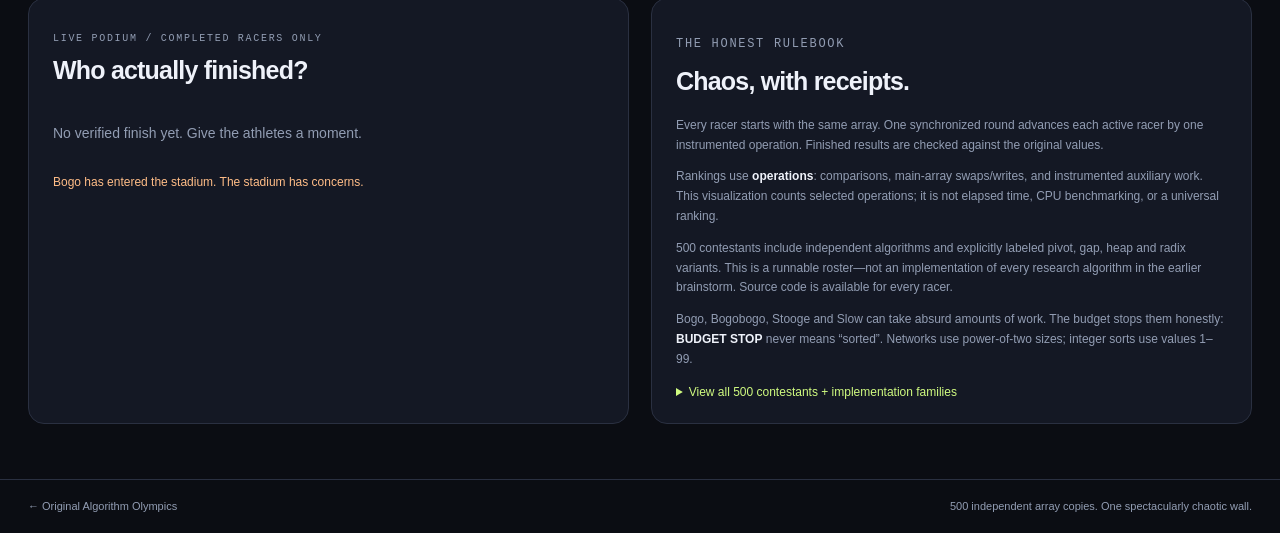
==== commit 5ae6dde3: "Expand sorting arena to 500 runnable contestants and publish complete roster" ====
--- a/chaos.html
+++ b/chaos.html
@@ -1,8 +1,8 @@
-<!doctype html><html lang="en"><head><meta charset="utf-8"><meta name="viewport" content="width=device-width,initial-scale=1"><meta name="theme-color" content="#0b0d13"><title>100 Sort Chaos Arena — Algorithm Olympics</title><link rel="stylesheet" href="chaos.css"><script defer src="chaos-engine.js?v=1"></script><script defer src="chaos-app.js?v=3"></script></head><body>
+<!doctype html><html lang="en"><head><meta charset="utf-8"><meta name="viewport" content="width=device-width,initial-scale=1"><meta name="theme-color" content="#0b0d13"><title>500 Sort Chaos Arena — Algorithm Olympics</title><link rel="stylesheet" href="chaos.css?v=500"><script defer src="chaos-engine.js?v=500"></script><script defer src="chaos-app.js?v=500"></script></head><body>
 <header><a class="brand" href="./"><b>AO</b> ALGORITHM OLYMPICS <span>/ CHAOS ARENA</span></a><a href="https://github.com/LucasLi1337Unknown/Algorithm-Olympics">Source ↗</a></header>
-<main><section class="hero"><div><p class="eyebrow">ONE ARRAY. ONE HUNDRED QUESTIONABLE DECISIONS.</p><h1>100 sorts.<em>Zero chill.</em></h1><p>Real algorithms + named variants. All running together. Click any tile to watch its beautiful—or catastrophic—life choices.</p></div><div class="headline"><strong id="finished">0<span>/ 100</span></strong><p>VERIFIED FINISHES</p><div id="race-state" role="status">READY FOR CHAOS</div></div></section>
+<main><section class="hero"><div><p class="eyebrow">ONE ARRAY. FIVE HUNDRED QUESTIONABLE DECISIONS.</p><h1>500 sorts.<em>Zero chill.</em></h1><p>Real algorithms + named variants. All running together. Click any tile to watch its beautiful—or catastrophic—life choices.</p></div><div class="headline"><strong id="finished">0<span>/ 500</span></strong><p>VERIFIED FINISHES</p><div id="race-state" role="status">READY FOR CHAOS</div></div></section>
 <section class="controlpanel"><div class="inputs"><label>Input seed<input id="seed" type="number" min="0" max="4294967295" value="1337"></label><label>Array size<select id="size"><option>8</option><option>16</option><option selected>32</option><option>64</option><option>128</option></select></label><label>Distribution<select id="pattern"><option value="random">Shuffled</option><option value="almost">Almost sorted</option><option value="reverse">Reverse</option><option value="sorted">Already sorted</option><option value="duplicates">Few unique values</option><option value="mountain">Mountain</option></select></label><label>Playback<select id="speed"><option value="1">1× · microscope</option><option value="8" selected>8×</option><option value="40">40×</option><option value="200">200× · chaos</option></select></label><label>Operation budget / racer<select id="budget"><option value="10000" selected>10,000</option><option value="50000">50,000</option><option value="100000">100,000</option></select></label><button id="shuffle" class="outline">New input ↻</button></div><div class="actions"><button id="start" class="primary">▶ RELEASE THE SORTS</button><button id="step" class="outline">Single step</button><button id="replay" class="outline">Replay same input</button><button id="fullscreen" class="outline">Expand arena ⛶</button><span id="tick">0 synchronized rounds</span></div></section>
-<section id="arena"><div class="arena-top"><div><b>THE CHAOS WALL</b><span id="wall-status">100 contestants · identical input</span></div><button id="leave-arena" class="outline" hidden>Exit expanded view ✕</button><div class="legend"><span class="racing">● Racing</span><span class="done">● Verified</span><span class="capped">● Budget stop</span></div></div><canvas id="wall" width="1600" height="1000" tabindex="0" aria-label="100 sorting race tiles. Use the contestant selector below to inspect any racer."></canvas><div class="arena-bottom"><label>Inspect contestant<select id="inspect"></select></label><button id="inspect-button" class="outline">Open close-up ↗</button><label>Highlight family<select id="family"><option value="all">All families</option></select></label><span>White bars = current operation · sorted bars ≠ verified finish</span></div></section>
-<section class="score-section"><article><p class="eyebrow">LIVE PODIUM / COMPLETED RACERS ONLY</p><h2>Who actually finished?</h2><div id="podium"></div><p id="commentary" aria-live="polite">Bogo has entered the stadium. The stadium has concerns.</p></article><article class="rules"><p class="eyebrow">THE HONEST RULEBOOK</p><h2>Chaos, with receipts.</h2><p>Every racer starts with the same array. One synchronized round advances each active racer by one instrumented operation. Finished results are checked against the original values.</p><p>Rankings use <strong>operations</strong>: comparisons, main-array swaps/writes, and instrumented auxiliary work. This visualization counts selected operations; it is not elapsed time, CPU benchmarking, or a universal ranking.</p><p>100 contestants include independent algorithms and explicitly labeled pivot, gap, heap and radix variants. This is a runnable roster—not an implementation of every research algorithm in the earlier brainstorm. Source code is available for every racer.</p><p>Bogo, Bogobogo, Stooge and Slow can take absurd amounts of work. The budget stops them honestly: <strong>BUDGET STOP</strong> never means “sorted”. Networks use power-of-two sizes; integer sorts use values 1–99.</p><details><summary>View all 100 contestants + implementation families</summary><div id="roster"></div></details></article></section></main>
-<footer><a href="./">← Original Algorithm Olympics</a><span>100 independent array copies. One spectacularly chaotic wall.</span></footer>
+<section id="arena"><div class="arena-top"><div><b>THE CHAOS WALL</b><span id="wall-status">500 contestants · identical input</span></div><button id="leave-arena" class="outline" hidden>Exit expanded view ✕</button><div class="legend"><span class="racing">● Racing</span><span class="done">● Verified</span><span class="capped">● Budget stop</span></div></div><canvas id="wall" width="1600" height="1000" tabindex="0" aria-label="500 sorting race tiles. Use the contestant selector below to inspect any racer."></canvas><div class="arena-bottom"><label>Inspect contestant<select id="inspect"></select></label><button id="inspect-button" class="outline">Open close-up ↗</button><label>Wall view<select id="view"><option value="-1">All 500 · chaos wall</option><option value="0">Zoom · 001–100</option><option value="1">Zoom · 101–200</option><option value="2">Zoom · 201–300</option><option value="3">Zoom · 301–400</option><option value="4">Zoom · 401–500</option></select></label><label>Highlight family<select id="family"><option value="all">All families</option></select></label><span>White bars = current operation · sorted bars ≠ verified finish</span></div></section>
+<section class="score-section"><article><p class="eyebrow">LIVE PODIUM / COMPLETED RACERS ONLY</p><h2>Who actually finished?</h2><div id="podium"></div><p id="commentary" aria-live="polite">Bogo has entered the stadium. The stadium has concerns.</p></article><article class="rules"><p class="eyebrow">THE HONEST RULEBOOK</p><h2>Chaos, with receipts.</h2><p>Every racer starts with the same array. One synchronized round advances each active racer by one instrumented operation. Finished results are checked against the original values.</p><p>Rankings use <strong>operations</strong>: comparisons, main-array swaps/writes, and instrumented auxiliary work. This visualization counts selected operations; it is not elapsed time, CPU benchmarking, or a universal ranking.</p><p>500 contestants include independent algorithms and explicitly labeled pivot, gap, heap and radix variants. This is a runnable roster—not an implementation of every research algorithm in the earlier brainstorm. Source code is available for every racer.</p><p>Bogo, Bogobogo, Stooge and Slow can take absurd amounts of work. The budget stops them honestly: <strong>BUDGET STOP</strong> never means “sorted”. Networks use power-of-two sizes; integer sorts use values 1–99.</p><details><summary>View all 500 contestants + implementation families</summary><label>Search the roster<input id="roster-search" type="search" placeholder="radix, tree, cutoff…"></label><p><a href="500-SORTS.md">Full numbered list ↗</a> · <a href="500-sorts.csv" download>Download CSV ↓</a></p><div id="roster"></div></details></article></section></main>
+<footer><a href="./">← Original Algorithm Olympics</a><span>500 independent array copies. One spectacularly chaotic wall.</span></footer>
 <dialog id="detail"><div class="modal-top"><div><p class="eyebrow" id="detail-family"></p><h2 id="detail-name"></h2></div><button id="close" class="outline" aria-label="Close close-up">✕</button></div><p id="detail-note"></p><canvas id="detail-canvas" width="1000" height="380" aria-label="Selected contestant sorting close-up"></canvas><div class="metrics" id="detail-stats"></div><div class="modal-bottom"><button id="previous" class="outline">← Previous</button><span>Race keeps running behind this view.</span><button id="next" class="outline">Next →</button></div></dialog></body></html>
--- a/chaos.css
+++ b/chaos.css
@@ -1,3 +1,5 @@
 :root{color-scheme:dark;--bg:#0b0d13;--panel:#141824;--line:#2a3041;--muted:#929db3;--lime:#d0fb80;--white:#eff2fa}*{box-sizing:border-box}body{margin:0;background:radial-gradient(ellipse at 85% 0%,#21192f 0%,transparent 45%),var(--bg);color:var(--white);font:14px Arial,sans-serif}a{color:inherit;text-decoration:none}header,main,footer{max-width:1600px;margin:auto}header{padding:22px 28px;display:flex;justify-content:space-between;align-items:center;border-bottom:1px solid var(--line);font-size:11px}.brand{display:flex;align-items:center;gap:12px;font-weight:800;letter-spacing:1px}.brand b{background:var(--lime);color:#142014;border-radius:9px;padding:10px;font-size:17px;letter-spacing:-1px}.brand span{color:var(--muted)}main{padding:30px 28px}.hero{display:flex;justify-content:space-between;align-items:center;gap:30px;margin-bottom:26px}.eyebrow{font:10px monospace;color:var(--muted);letter-spacing:1.7px}h1{font-size:clamp(40px,5vw,70px);letter-spacing:-3px;margin:12px 0;line-height:1.02}h1 em{font-style:normal;color:var(--lime);margin-left:20px}.hero p:not(.eyebrow){color:var(--muted);line-height:1.5;max-width:700px}.headline{min-width:215px;background:var(--panel);border:1px solid var(--line);padding:22px;border-radius:16px}.headline strong{font-size:45px}.headline strong span{font-size:20px;color:var(--muted);margin-left:10px}.headline p{font:10px monospace!important}.headline #race-state{font:11px monospace;color:var(--lime);margin-top:15px}button,input,select{border:1px solid var(--line);background:#202536;color:var(--white);font:12px Arial;padding:10px 12px;border-radius:8px}button{cursor:pointer;font-weight:700}button:hover{filter:brightness(1.2)}button:disabled{opacity:.45;cursor:default}.outline{background:transparent}.primary{background:var(--lime);color:#182211;padding:13px 22px}label{font-size:10px;color:var(--muted);display:flex;flex-direction:column;gap:7px}input{width:105px}button:focus-visible,a:focus-visible,select:focus-visible,input:focus-visible,canvas:focus-visible{outline:3px solid #a9afff;outline-offset:3px}.controlpanel{border:1px solid var(--line);background:#121622e8;border-radius:16px;padding:15px 20px;margin-bottom:20px}.inputs,.actions{display:flex;align-items:end;gap:12px;flex-wrap:wrap}.actions{align-items:center;margin-top:15px;padding-top:15px;border-top:1px solid var(--line)}.actions>span{margin-left:auto;font:11px monospace;color:var(--muted)}#arena{border:1px solid var(--line);background:#10141e;border-radius:16px;overflow:hidden}.arena-top{padding:15px 18px;display:flex;justify-content:space-between;align-items:center;gap:15px;font:11px monospace}.arena-top b{letter-spacing:1.5px}.arena-top span{margin-left:15px;color:var(--muted)}.legend{white-space:nowrap}.legend .racing{color:#a0abff}.legend .done{color:var(--lime)}.legend .capped{color:#ffb36f}#wall{display:block;width:100%;height:auto;cursor:pointer;background:#090c13}.arena-bottom{display:flex;align-items:end;gap:12px;flex-wrap:wrap;padding:14px 18px}.arena-bottom>span{margin-left:auto;color:var(--muted);font:10px monospace}.arena-bottom select{max-width:260px}.score-section{display:grid;grid-template-columns:1fr 1fr;gap:22px;margin:25px 0}.score-section article{border:1px solid var(--line);padding:24px;border-radius:16px;background:var(--panel)}h2{font-size:25px;letter-spacing:-.8px;margin:12px 0 20px}.rules p{font-size:12px;line-height:1.65;color:var(--muted)}.rules strong{color:var(--white)}.podium-row{display:grid;grid-template-columns:30px 1fr auto;gap:12px;padding:10px 0;border-bottom:1px solid var(--line);font-size:12px}.podium-row b{color:var(--lime)}.podium-row small{color:var(--muted);font:11px monospace}.podium-row:first-child{background:#d0fb8010;border-radius:8px;padding:12px}.empty{color:var(--muted);padding:20px 0}#commentary{color:#ffbd87;font-size:12px;line-height:1.5}summary{cursor:pointer;color:var(--lime);font-size:12px;margin-top:15px}#roster{max-height:260px;overflow:auto;margin-top:15px;font:11px monospace;line-height:1.8;color:var(--muted)}footer{padding:20px 28px;display:flex;justify-content:space-between;border-top:1px solid var(--line);font-size:11px;color:var(--muted)}dialog{width:min(900px,94vw);background:#141824;border:1px solid #48516b;border-radius:18px;color:var(--white);padding:25px}dialog::backdrop{background:#03050acc;backdrop-filter:blur(5px)}.modal-top{display:flex;justify-content:space-between;align-items:start}.modal-top h2{margin:10px 0}.modal-top .eyebrow{margin:0}#detail-note{font-size:12px;line-height:1.5;color:var(--muted)}#detail-canvas{width:100%;height:auto;background:#0a0e16;border-radius:10px;margin:15px 0}.metrics{display:flex;flex-wrap:wrap;gap:25px;font:10px monospace;color:var(--muted)}.metrics b{display:block;font-size:22px;color:var(--white);margin-top:7px}.modal-bottom{display:flex;align-items:center;justify-content:space-between;margin-top:25px;gap:15px;font-size:10px;color:var(--muted)}#arena:fullscreen{overflow:auto;background:var(--bg);padding:15px;display:flex;flex-direction:column;justify-content:center}#arena:fullscreen #wall{width:100%;max-height:calc(100vh - 140px);object-fit:contain}body:has(#arena:fullscreen){overflow:hidden}@media(max-width:750px){header{padding:15px}.brand{font-size:9px;gap:8px}.brand span{display:none}main{padding:22px 12px}.hero{align-items:start}.headline{min-width:125px;padding:14px}.headline strong{font-size:30px}.headline strong span{font-size:14px}.hero h1 em{display:block;margin:8px 0 0}.hero h1{letter-spacing:-2px}.hero .eyebrow{font-size:8px}.hero p:not(.eyebrow){font-size:12px}.controlpanel{padding:14px}.inputs{gap:10px}.actions>span{margin:0}.arena-top{flex-wrap:wrap;padding:12px}.arena-top span{margin-left:0;display:block;margin-top:7px}.legend{display:flex;gap:15px}.arena-bottom>span{margin:0}.arena-bottom{padding:12px}.score-section{grid-template-columns:1fr}.score-section article{padding:20px}footer{padding:20px 14px;gap:20px}footer span{max-width:160px;text-align:right}.modal-bottom span{display:none}dialog{padding:18px}#wall{min-height:420px;object-fit:fill}}
 
-#arena.expanded{position:fixed;inset:0;z-index:50;border-radius:0;display:flex;flex-direction:column;justify-content:center;align-items:center;padding:12px;overflow:auto;background:#0b0d13}#arena.expanded #wall{width:min(100%,calc((100dvh - 150px)*1.6));height:auto;min-height:0;flex-shrink:0}#arena.expanded .arena-top,#arena.expanded .arena-bottom{width:100%}body:has(#arena.expanded){overflow:hidden}#leave-arena[hidden]{display:none}
+#arena.expanded{position:fixed;inset:0;z-index:50;border-radius:0;display:flex;flex-direction:column;justify-content:center;align-items:center;padding:12px;overflow:auto;background:#0b0d13}#arena.expanded #wall{width:min(100%,calc((100dvh - 150px)*var(--ratio,1.28)));height:auto;min-height:0;flex-shrink:0}#arena.expanded .arena-top,#arena.expanded .arena-bottom{width:100%}body:has(#arena.expanded){overflow:hidden}#leave-arena[hidden]{display:none}
+
+#roster-search{width:100%;margin-top:8px}.rules details a{color:var(--lime)}#arena.expanded .arena-bottom{padding:8px;font-size:9px}#arena.expanded .arena-bottom select{max-width:230px;padding:8px}#arena.expanded .arena-top{padding:8px}
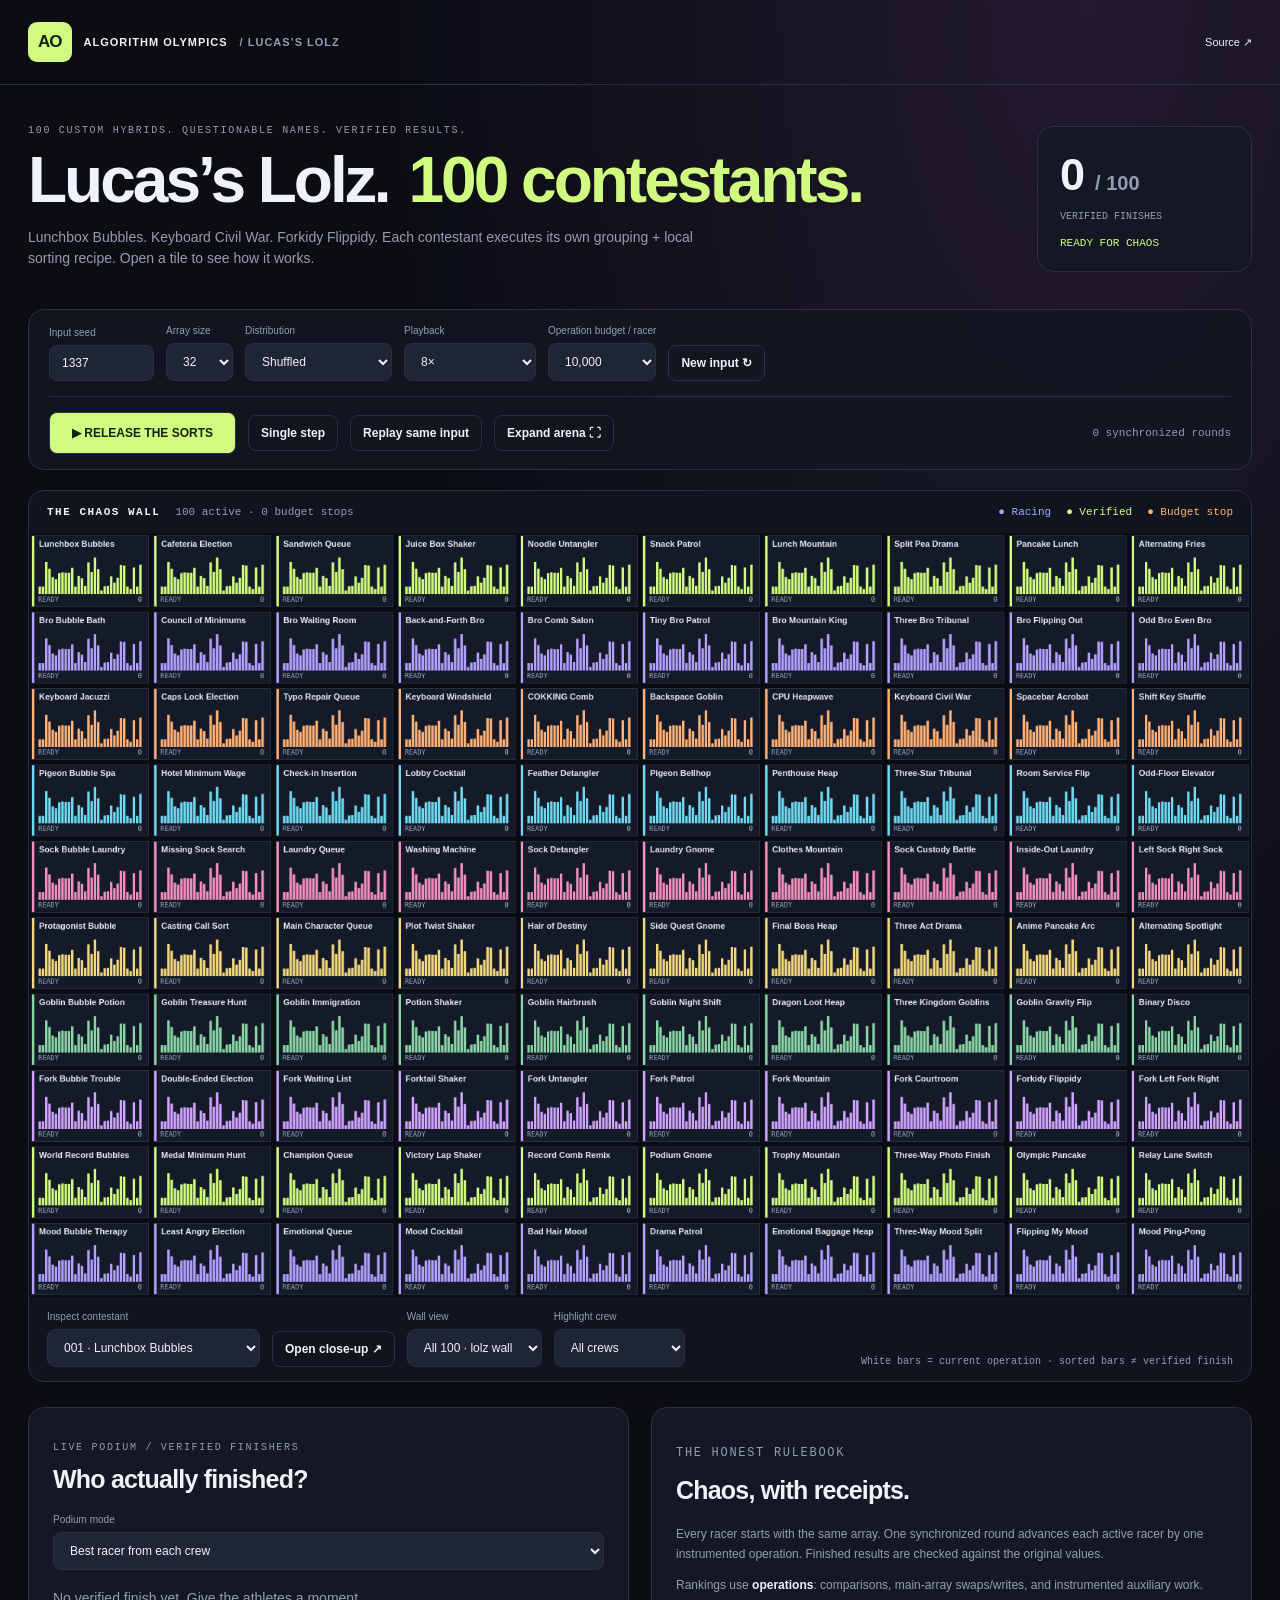
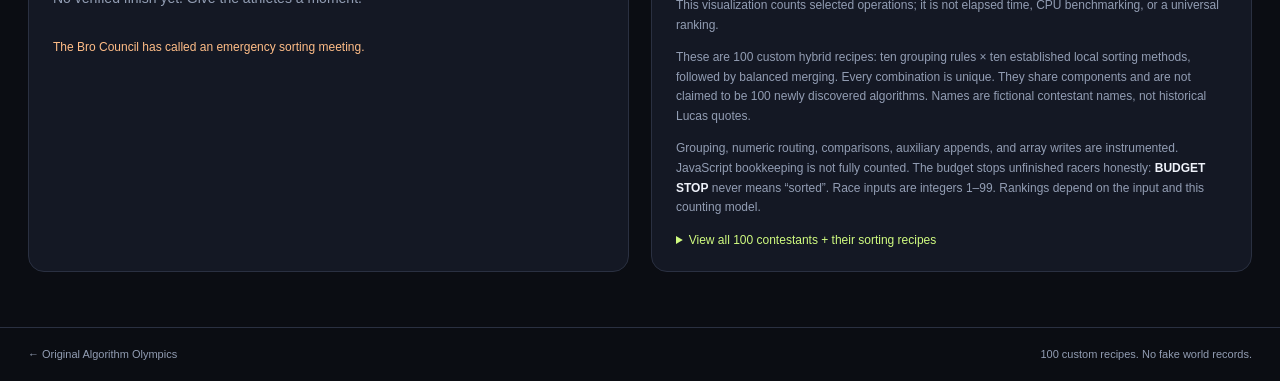
==== commit 6f741a8c: "Introduce Lucas's Lolz Arena with 100 named executable hybrid recipes" ====
--- a/chaos.html
+++ b/chaos.html
@@ -1,8 +1,8 @@
-<!doctype html><html lang="en"><head><meta charset="utf-8"><meta name="viewport" content="width=device-width,initial-scale=1"><meta name="theme-color" content="#0b0d13"><title>500 Sort Chaos Arena — Algorithm Olympics</title><link rel="stylesheet" href="chaos.css?v=500"><script defer src="chaos-engine.js?v=500"></script><script defer src="chaos-app.js?v=500"></script></head><body>
-<header><a class="brand" href="./"><b>AO</b> ALGORITHM OLYMPICS <span>/ CHAOS ARENA</span></a><a href="https://github.com/LucasLi1337Unknown/Algorithm-Olympics">Source ↗</a></header>
-<main><section class="hero"><div><p class="eyebrow">ONE ARRAY. FIVE HUNDRED QUESTIONABLE DECISIONS.</p><h1>500 sorts.<em>Zero chill.</em></h1><p>Real algorithms + named variants. All running together. Click any tile to watch its beautiful—or catastrophic—life choices.</p></div><div class="headline"><strong id="finished">0<span>/ 500</span></strong><p>VERIFIED FINISHES</p><div id="race-state" role="status">READY FOR CHAOS</div></div></section>
-<section class="controlpanel"><div class="inputs"><label>Input seed<input id="seed" type="number" min="0" max="4294967295" value="1337"></label><label>Array size<select id="size"><option>8</option><option>16</option><option selected>32</option><option>64</option><option>128</option></select></label><label>Distribution<select id="pattern"><option value="random">Shuffled</option><option value="almost">Almost sorted</option><option value="reverse">Reverse</option><option value="sorted">Already sorted</option><option value="duplicates">Few unique values</option><option value="mountain">Mountain</option></select></label><label>Playback<select id="speed"><option value="1">1× · microscope</option><option value="8" selected>8×</option><option value="40">40×</option><option value="200">200× · chaos</option></select></label><label>Operation budget / racer<select id="budget"><option value="10000" selected>10,000</option><option value="50000">50,000</option><option value="100000">100,000</option></select></label><button id="shuffle" class="outline">New input ↻</button></div><div class="actions"><button id="start" class="primary">▶ RELEASE THE SORTS</button><button id="step" class="outline">Single step</button><button id="replay" class="outline">Replay same input</button><button id="fullscreen" class="outline">Expand arena ⛶</button><span id="tick">0 synchronized rounds</span></div></section>
-<section id="arena"><div class="arena-top"><div><b>THE CHAOS WALL</b><span id="wall-status">500 contestants · identical input</span></div><button id="leave-arena" class="outline" hidden>Exit expanded view ✕</button><div class="legend"><span class="racing">● Racing</span><span class="done">● Verified</span><span class="capped">● Budget stop</span></div></div><canvas id="wall" width="1600" height="1000" tabindex="0" aria-label="500 sorting race tiles. Use the contestant selector below to inspect any racer."></canvas><div class="arena-bottom"><label>Inspect contestant<select id="inspect"></select></label><button id="inspect-button" class="outline">Open close-up ↗</button><label>Wall view<select id="view"><option value="-1">All 500 · chaos wall</option><option value="0">Zoom · 001–100</option><option value="1">Zoom · 101–200</option><option value="2">Zoom · 201–300</option><option value="3">Zoom · 301–400</option><option value="4">Zoom · 401–500</option></select></label><label>Highlight family<select id="family"><option value="all">All families</option></select></label><span>White bars = current operation · sorted bars ≠ verified finish</span></div></section>
-<section class="score-section"><article><p class="eyebrow">LIVE PODIUM / COMPLETED RACERS ONLY</p><h2>Who actually finished?</h2><div id="podium"></div><p id="commentary" aria-live="polite">Bogo has entered the stadium. The stadium has concerns.</p></article><article class="rules"><p class="eyebrow">THE HONEST RULEBOOK</p><h2>Chaos, with receipts.</h2><p>Every racer starts with the same array. One synchronized round advances each active racer by one instrumented operation. Finished results are checked against the original values.</p><p>Rankings use <strong>operations</strong>: comparisons, main-array swaps/writes, and instrumented auxiliary work. This visualization counts selected operations; it is not elapsed time, CPU benchmarking, or a universal ranking.</p><p>500 contestants include independent algorithms and explicitly labeled pivot, gap, heap and radix variants. This is a runnable roster—not an implementation of every research algorithm in the earlier brainstorm. Source code is available for every racer.</p><p>Bogo, Bogobogo, Stooge and Slow can take absurd amounts of work. The budget stops them honestly: <strong>BUDGET STOP</strong> never means “sorted”. Networks use power-of-two sizes; integer sorts use values 1–99.</p><details><summary>View all 500 contestants + implementation families</summary><label>Search the roster<input id="roster-search" type="search" placeholder="radix, tree, cutoff…"></label><p><a href="500-SORTS.md">Full numbered list ↗</a> · <a href="500-sorts.csv" download>Download CSV ↓</a></p><div id="roster"></div></details></article></section></main>
-<footer><a href="./">← Original Algorithm Olympics</a><span>500 independent array copies. One spectacularly chaotic wall.</span></footer>
+<!doctype html><html lang="en"><head><meta charset="utf-8"><meta name="viewport" content="width=device-width,initial-scale=1"><meta name="theme-color" content="#0b0d13"><title>Lucas’s Lolz Arena · 100 Custom Sorting Contestants — Algorithm Olympics</title><link rel="stylesheet" href="chaos.css?v=lolz1"><script defer src="lolz-engine.js?v=lolz1"></script><script defer src="lolz-app.js?v=lolz1"></script></head><body>
+<header><a class="brand" href="./"><b>AO</b> ALGORITHM OLYMPICS <span>/ LUCAS’S LOLZ</span></a><a href="https://github.com/LucasLi1337Unknown/Algorithm-Olympics">Source ↗</a></header>
+<main><section class="hero"><div><p class="eyebrow">100 CUSTOM HYBRIDS. QUESTIONABLE NAMES. VERIFIED RESULTS.</p><h1>Lucas’s Lolz.<em>100 contestants.</em></h1><p>Lunchbox Bubbles. Keyboard Civil War. Forkidy Flippidy. Each contestant executes its own grouping + local sorting recipe. Open a tile to see how it works.</p></div><div class="headline"><strong id="finished">0<span>/ 100</span></strong><p>VERIFIED FINISHES</p><div id="race-state" role="status">READY FOR CHAOS</div></div></section>
+<section class="controlpanel"><div class="inputs"><label>Input seed<input id="seed" type="number" min="0" max="4294967295" value="1337"></label><label>Array size<select id="size"><option>8</option><option>16</option><option selected>32</option><option>64</option><option>128</option></select></label><label>Distribution<select id="pattern"><option value="random">Shuffled</option><option value="almost">Almost sorted</option><option value="reverse">Reverse</option><option value="sorted">Already sorted</option><option value="duplicates">Few unique values</option><option value="mountain">Mountain</option></select></label><label>Playback<select id="speed"><option value="1">1× · microscope</option><option value="8" selected>8×</option><option value="40">40×</option><option value="200">200× · chaos</option></select></label><label>Operation budget / racer<select id="budget"><option value="10000" selected>10,000</option><option value="10000">50,000</option><option value="100000">100,000</option></select></label><button id="shuffle" class="outline">New input ↻</button></div><div class="actions"><button id="start" class="primary">▶ RELEASE THE SORTS</button><button id="step" class="outline">Single step</button><button id="replay" class="outline">Replay same input</button><button id="fullscreen" class="outline">Expand arena ⛶</button><span id="tick">0 synchronized rounds</span></div></section>
+<section id="arena"><div class="arena-top"><div><b>THE CHAOS WALL</b><span id="wall-status">100 contestants · identical input</span></div><button id="leave-arena" class="outline" hidden>Exit expanded view ✕</button><div class="legend"><span class="racing">● Racing</span><span class="done">● Verified</span><span class="capped">● Budget stop</span></div></div><canvas id="wall" width="1600" height="1000" tabindex="0" aria-label="100 sorting race tiles. Use the contestant selector below to inspect any racer."></canvas><div class="arena-bottom"><label>Inspect contestant<select id="inspect"></select></label><button id="inspect-button" class="outline">Open close-up ↗</button><label>Wall view<select id="view"><option value="-1">All 100 · lolz wall</option><option value="0">Zoom · 001–025</option><option value="1">Zoom · 026–050</option><option value="2">Zoom · 051–075</option><option value="3">Zoom · 076–100</option></select></label><label>Highlight crew<select id="family"><option value="all">All crews</option></select></label><span>White bars = current operation · sorted bars ≠ verified finish</span></div></section>
+<section class="score-section"><article><p class="eyebrow">LIVE PODIUM / VERIFIED FINISHERS</p><h2>Who actually finished?</h2><label>Podium mode<select id="podium-mode"><option value="crews">Best racer from each crew</option><option value="all">Every contestant</option></select></label><div id="podium"></div><p id="commentary" aria-live="polite">The Bro Council has called an emergency sorting meeting.</p></article><article class="rules"><p class="eyebrow">THE HONEST RULEBOOK</p><h2>Chaos, with receipts.</h2><p>Every racer starts with the same array. One synchronized round advances each active racer by one instrumented operation. Finished results are checked against the original values.</p><p>Rankings use <strong>operations</strong>: comparisons, main-array swaps/writes, and instrumented auxiliary work. This visualization counts selected operations; it is not elapsed time, CPU benchmarking, or a universal ranking.</p><p>These are 100 custom hybrid recipes: ten grouping rules × ten established local sorting methods, followed by balanced merging. Every combination is unique. They share components and are not claimed to be 100 newly discovered algorithms. Names are fictional contestant names, not historical Lucas quotes.</p><p>Grouping, numeric routing, comparisons, auxiliary appends, and array writes are instrumented. JavaScript bookkeeping is not fully counted. The budget stops unfinished racers honestly: <strong>BUDGET STOP</strong> never means “sorted”. Race inputs are integers 1–99. Rankings depend on the input and this counting model.</p><details><summary>View all 100 contestants + their sorting recipes</summary><label>Search the roster<input id="roster-search" type="search" placeholder="fork, goblin, pancake…"></label><p><a href="LOLZ-100.md">Full numbered list ↗</a> · <a href="lolz-100.csv" download>Download CSV ↓</a></p><div id="roster"></div></details></article></section></main>
+<footer><a href="./">← Original Algorithm Olympics</a><span>100 custom recipes. No fake world records.</span></footer>
 <dialog id="detail"><div class="modal-top"><div><p class="eyebrow" id="detail-family"></p><h2 id="detail-name"></h2></div><button id="close" class="outline" aria-label="Close close-up">✕</button></div><p id="detail-note"></p><canvas id="detail-canvas" width="1000" height="380" aria-label="Selected contestant sorting close-up"></canvas><div class="metrics" id="detail-stats"></div><div class="modal-bottom"><button id="previous" class="outline">← Previous</button><span>Race keeps running behind this view.</span><button id="next" class="outline">Next →</button></div></dialog></body></html>
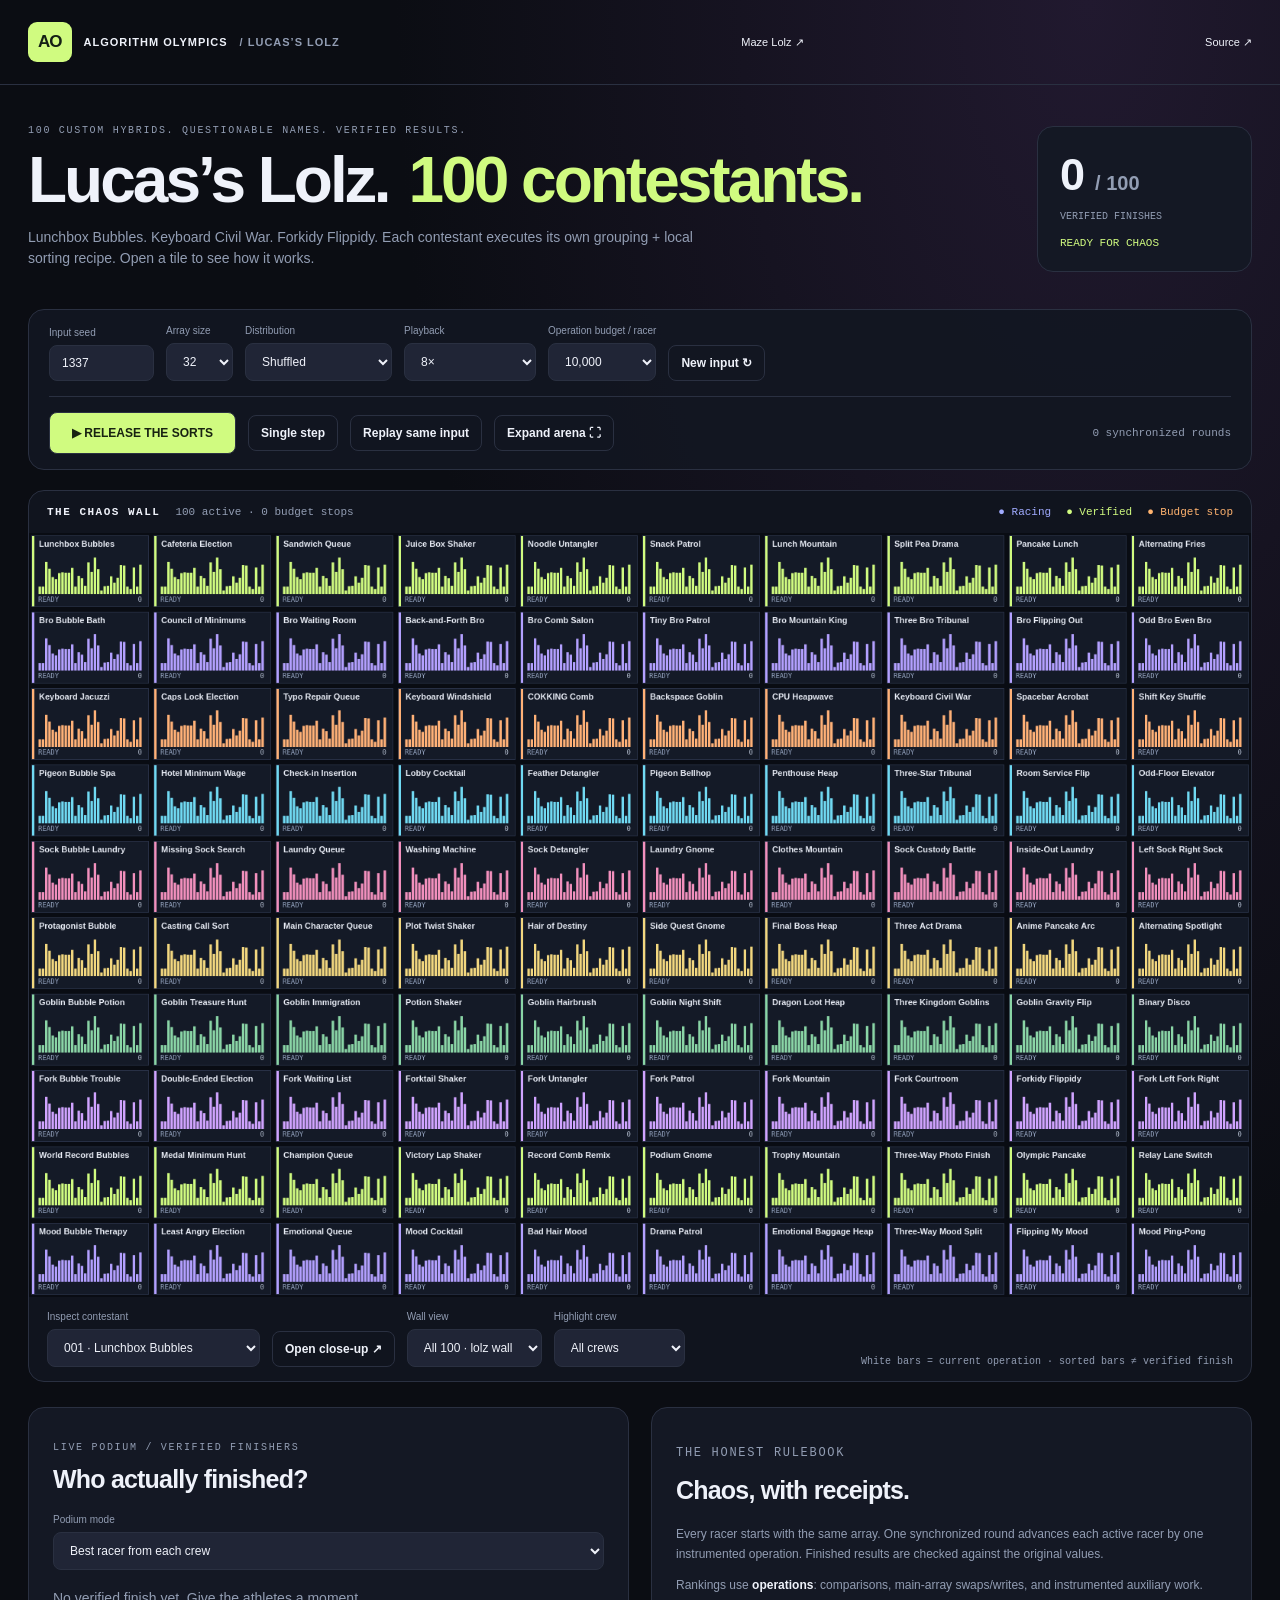
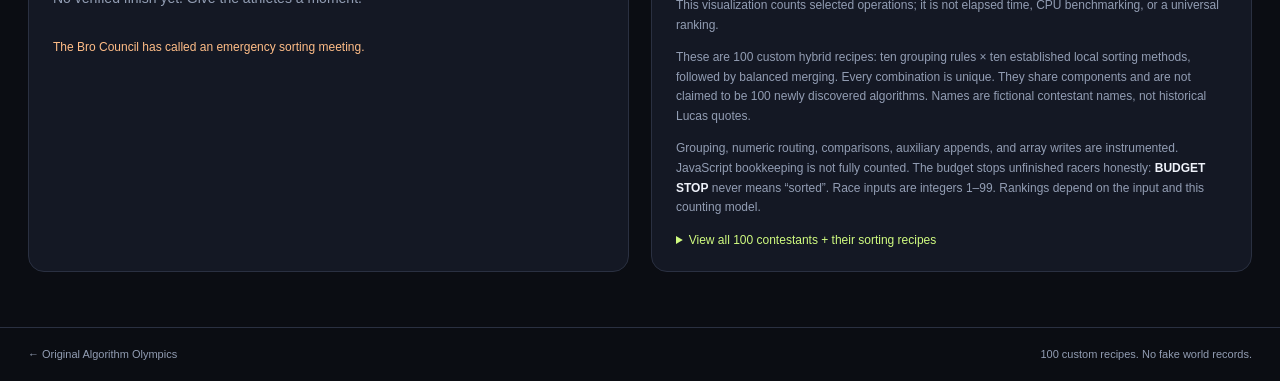
==== commit 27944282: "Add Dead End Derby: classic searches versus Lucas Lolz in verified unique-route mazes" ====
--- a/chaos.html
+++ b/chaos.html
@@ -1,5 +1,5 @@
 <!doctype html><html lang="en"><head><meta charset="utf-8"><meta name="viewport" content="width=device-width,initial-scale=1"><meta name="theme-color" content="#0b0d13"><title>Lucas’s Lolz Arena · 100 Custom Sorting Contestants — Algorithm Olympics</title><link rel="stylesheet" href="chaos.css?v=lolz1"><script defer src="lolz-engine.js?v=lolz1"></script><script defer src="lolz-app.js?v=lolz1"></script></head><body>
-<header><a class="brand" href="./"><b>AO</b> ALGORITHM OLYMPICS <span>/ LUCAS’S LOLZ</span></a><a href="https://github.com/LucasLi1337Unknown/Algorithm-Olympics">Source ↗</a></header>
+<header><a class="brand" href="./"><b>AO</b> ALGORITHM OLYMPICS <span>/ LUCAS’S LOLZ</span></a><a href="maze-lolz.html">Maze Lolz ↗</a><a href="https://github.com/LucasLi1337Unknown/Algorithm-Olympics">Source ↗</a></header>
 <main><section class="hero"><div><p class="eyebrow">100 CUSTOM HYBRIDS. QUESTIONABLE NAMES. VERIFIED RESULTS.</p><h1>Lucas’s Lolz.<em>100 contestants.</em></h1><p>Lunchbox Bubbles. Keyboard Civil War. Forkidy Flippidy. Each contestant executes its own grouping + local sorting recipe. Open a tile to see how it works.</p></div><div class="headline"><strong id="finished">0<span>/ 100</span></strong><p>VERIFIED FINISHES</p><div id="race-state" role="status">READY FOR CHAOS</div></div></section>
 <section class="controlpanel"><div class="inputs"><label>Input seed<input id="seed" type="number" min="0" max="4294967295" value="1337"></label><label>Array size<select id="size"><option>8</option><option>16</option><option selected>32</option><option>64</option><option>128</option></select></label><label>Distribution<select id="pattern"><option value="random">Shuffled</option><option value="almost">Almost sorted</option><option value="reverse">Reverse</option><option value="sorted">Already sorted</option><option value="duplicates">Few unique values</option><option value="mountain">Mountain</option></select></label><label>Playback<select id="speed"><option value="1">1× · microscope</option><option value="8" selected>8×</option><option value="40">40×</option><option value="200">200× · chaos</option></select></label><label>Operation budget / racer<select id="budget"><option value="10000" selected>10,000</option><option value="10000">50,000</option><option value="100000">100,000</option></select></label><button id="shuffle" class="outline">New input ↻</button></div><div class="actions"><button id="start" class="primary">▶ RELEASE THE SORTS</button><button id="step" class="outline">Single step</button><button id="replay" class="outline">Replay same input</button><button id="fullscreen" class="outline">Expand arena ⛶</button><span id="tick">0 synchronized rounds</span></div></section>
 <section id="arena"><div class="arena-top"><div><b>THE CHAOS WALL</b><span id="wall-status">100 contestants · identical input</span></div><button id="leave-arena" class="outline" hidden>Exit expanded view ✕</button><div class="legend"><span class="racing">● Racing</span><span class="done">● Verified</span><span class="capped">● Budget stop</span></div></div><canvas id="wall" width="1600" height="1000" tabindex="0" aria-label="100 sorting race tiles. Use the contestant selector below to inspect any racer."></canvas><div class="arena-bottom"><label>Inspect contestant<select id="inspect"></select></label><button id="inspect-button" class="outline">Open close-up ↗</button><label>Wall view<select id="view"><option value="-1">All 100 · lolz wall</option><option value="0">Zoom · 001–025</option><option value="1">Zoom · 026–050</option><option value="2">Zoom · 051–075</option><option value="3">Zoom · 076–100</option></select></label><label>Highlight crew<select id="family"><option value="all">All crews</option></select></label><span>White bars = current operation · sorted bars ≠ verified finish</span></div></section>
